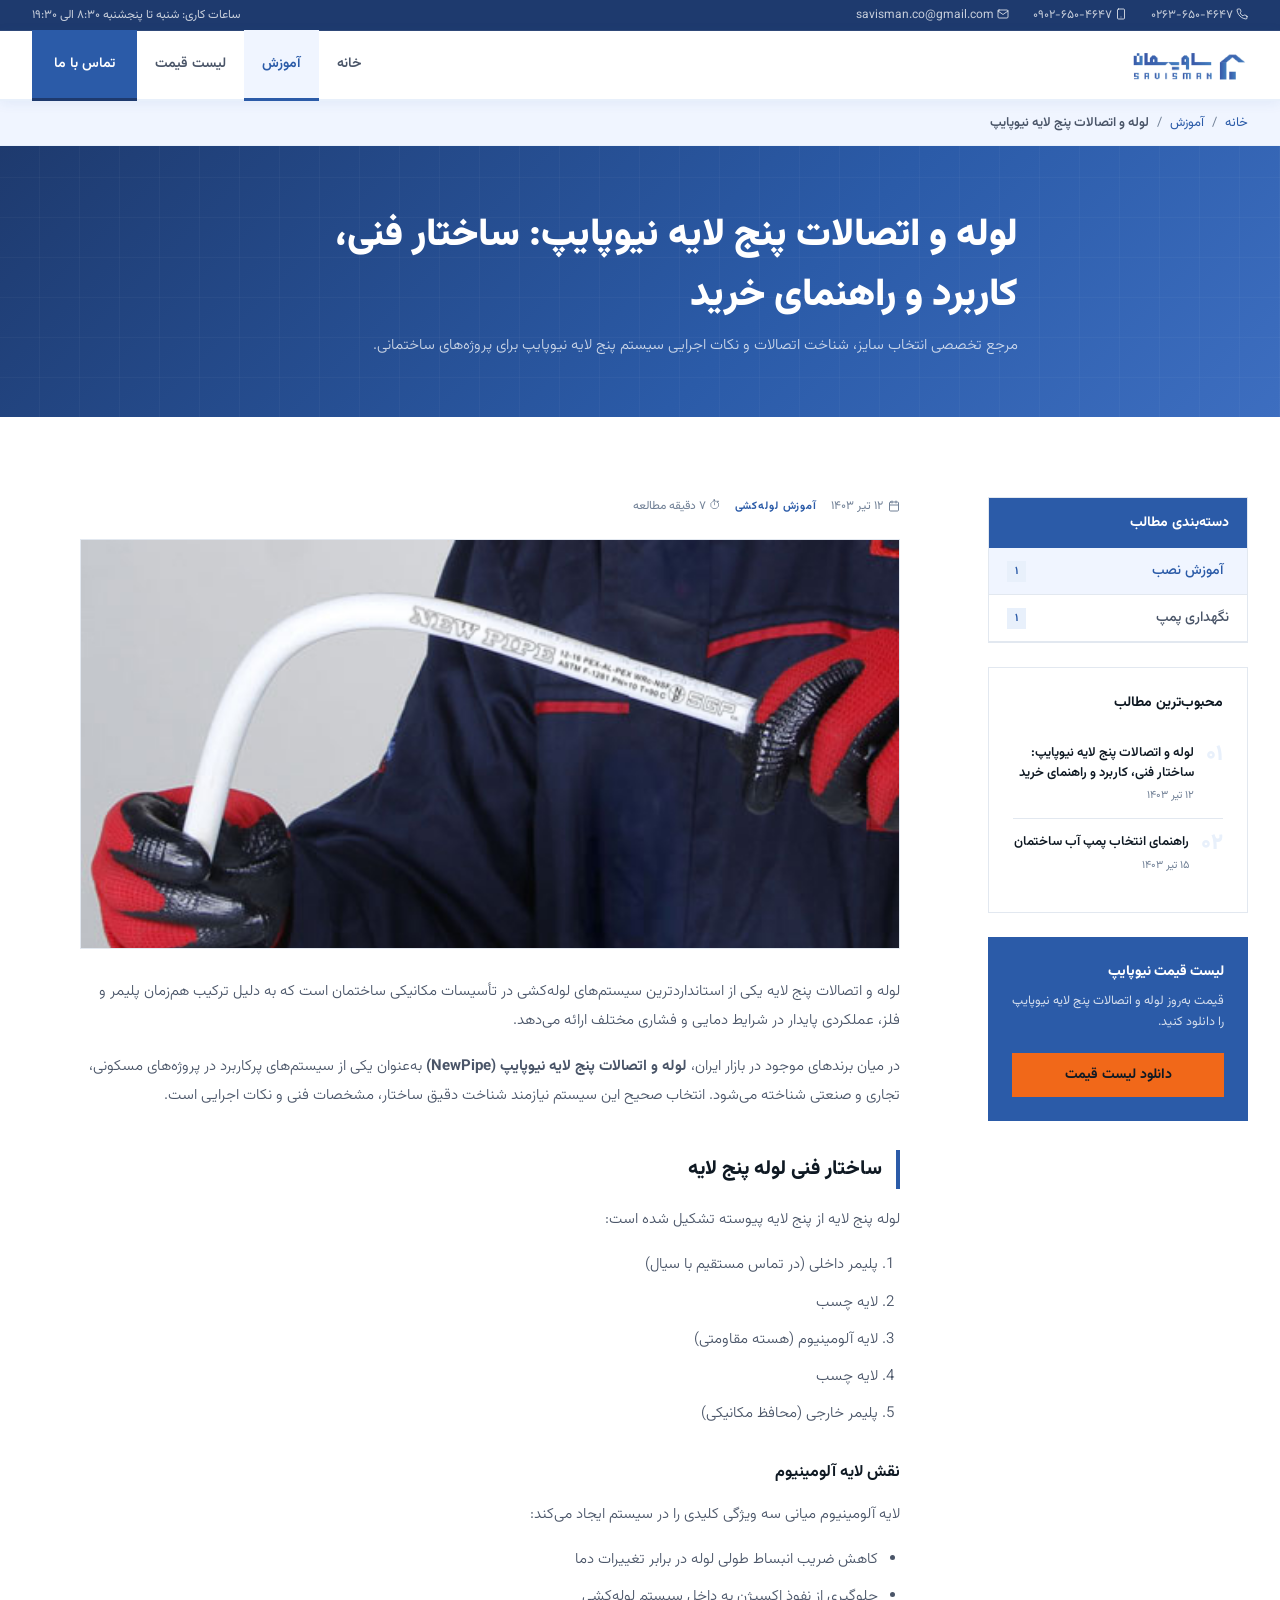
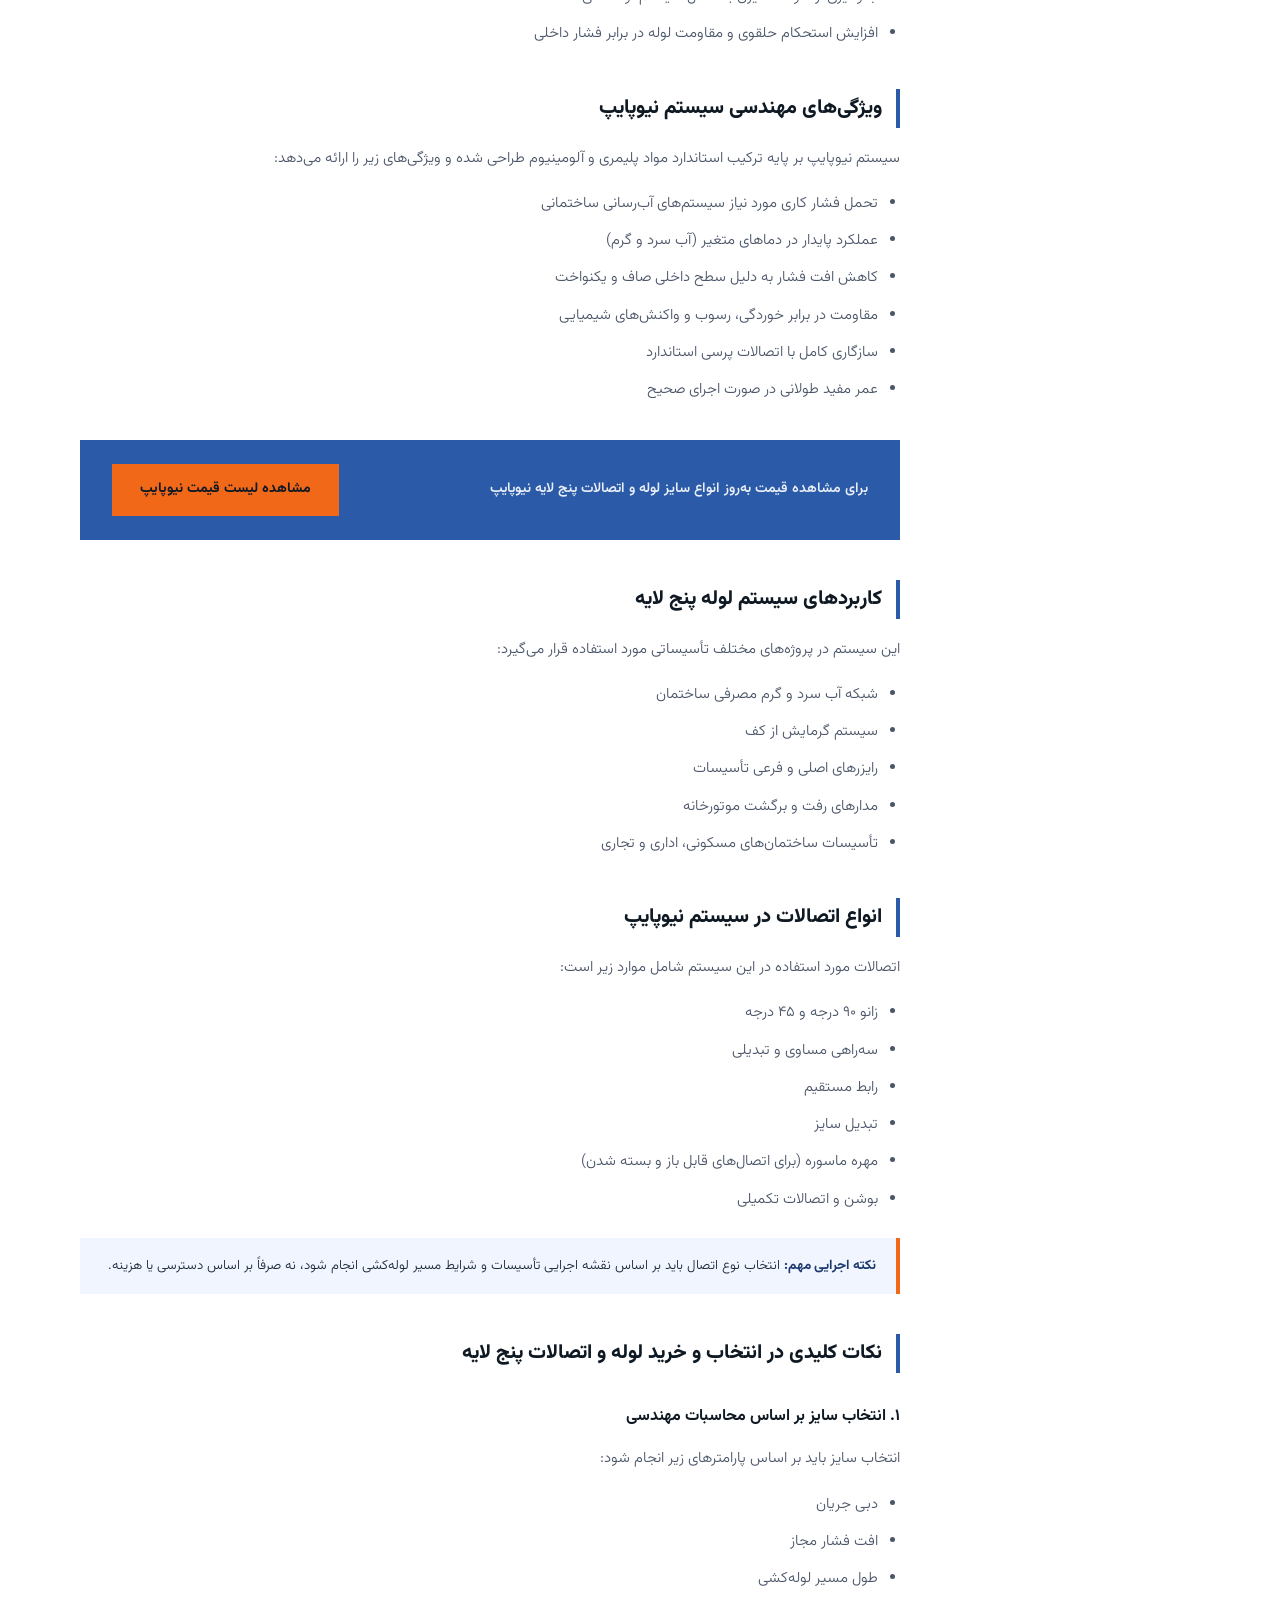
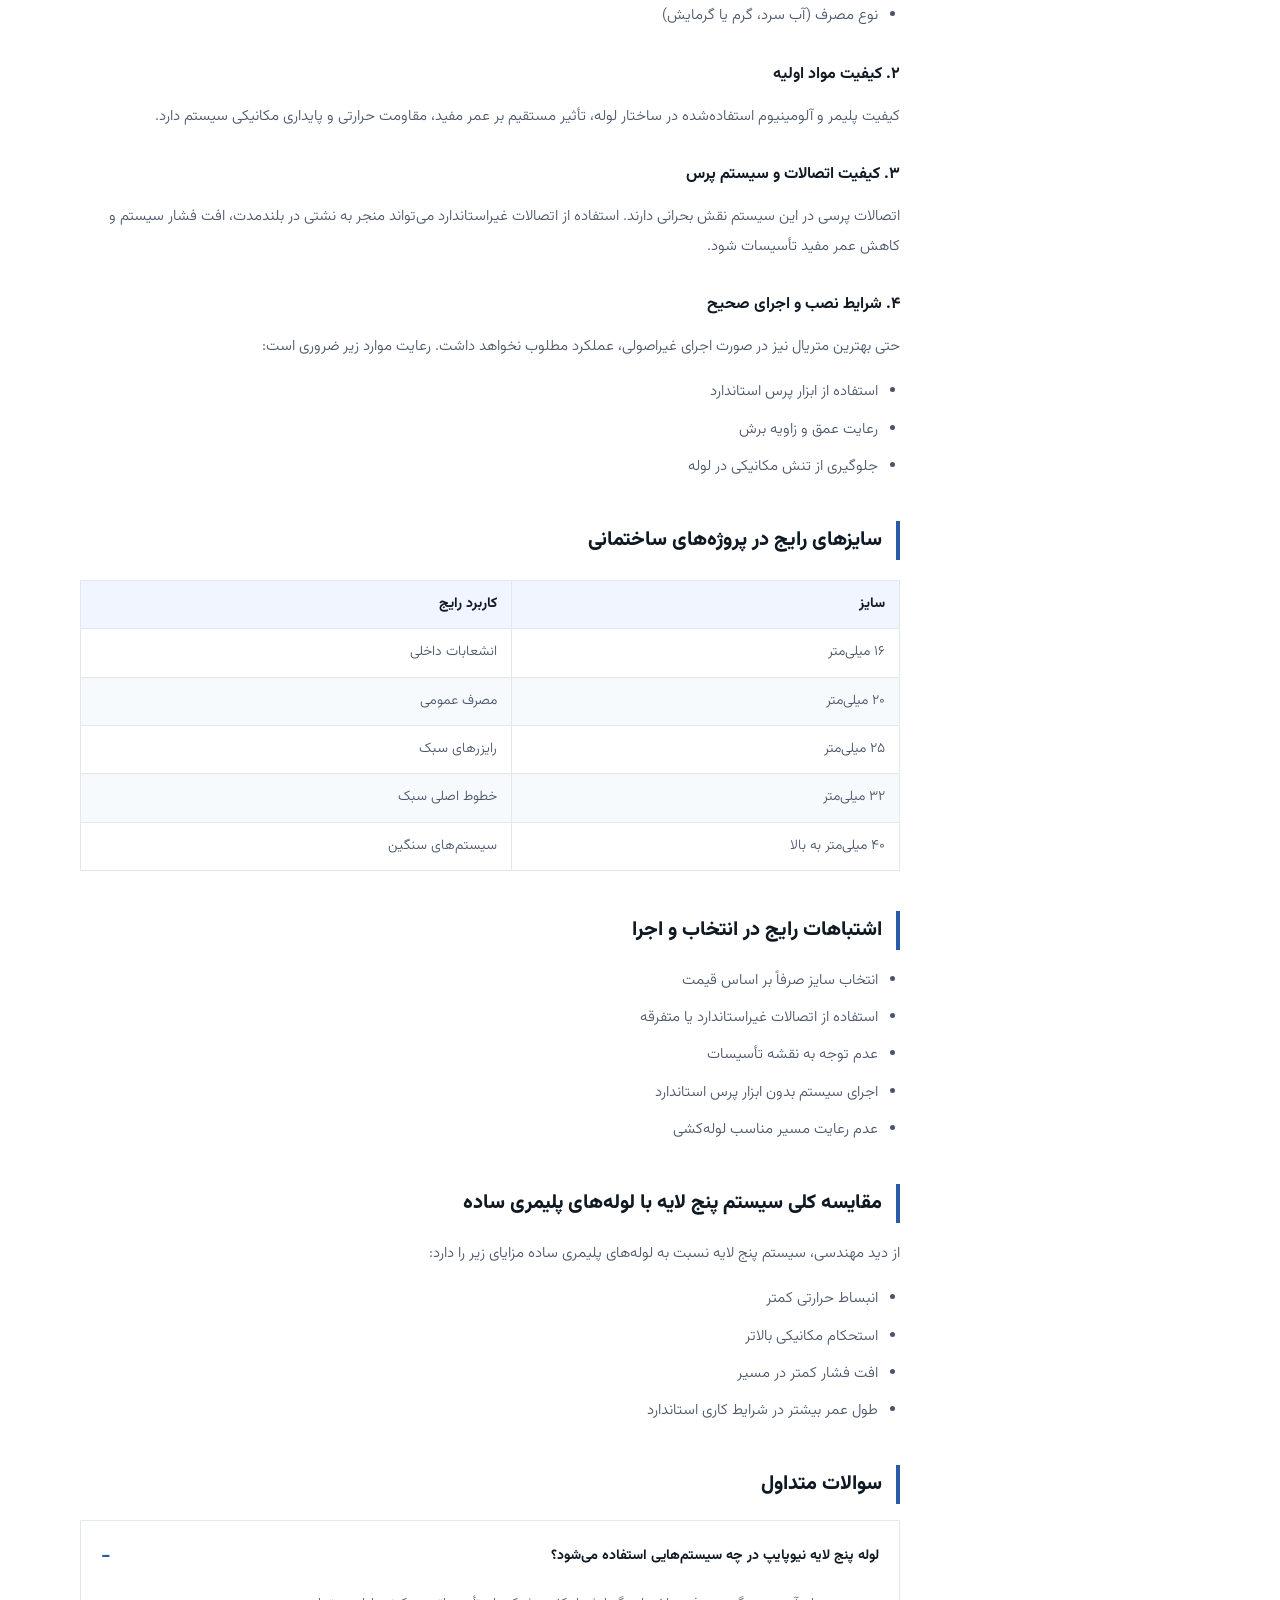
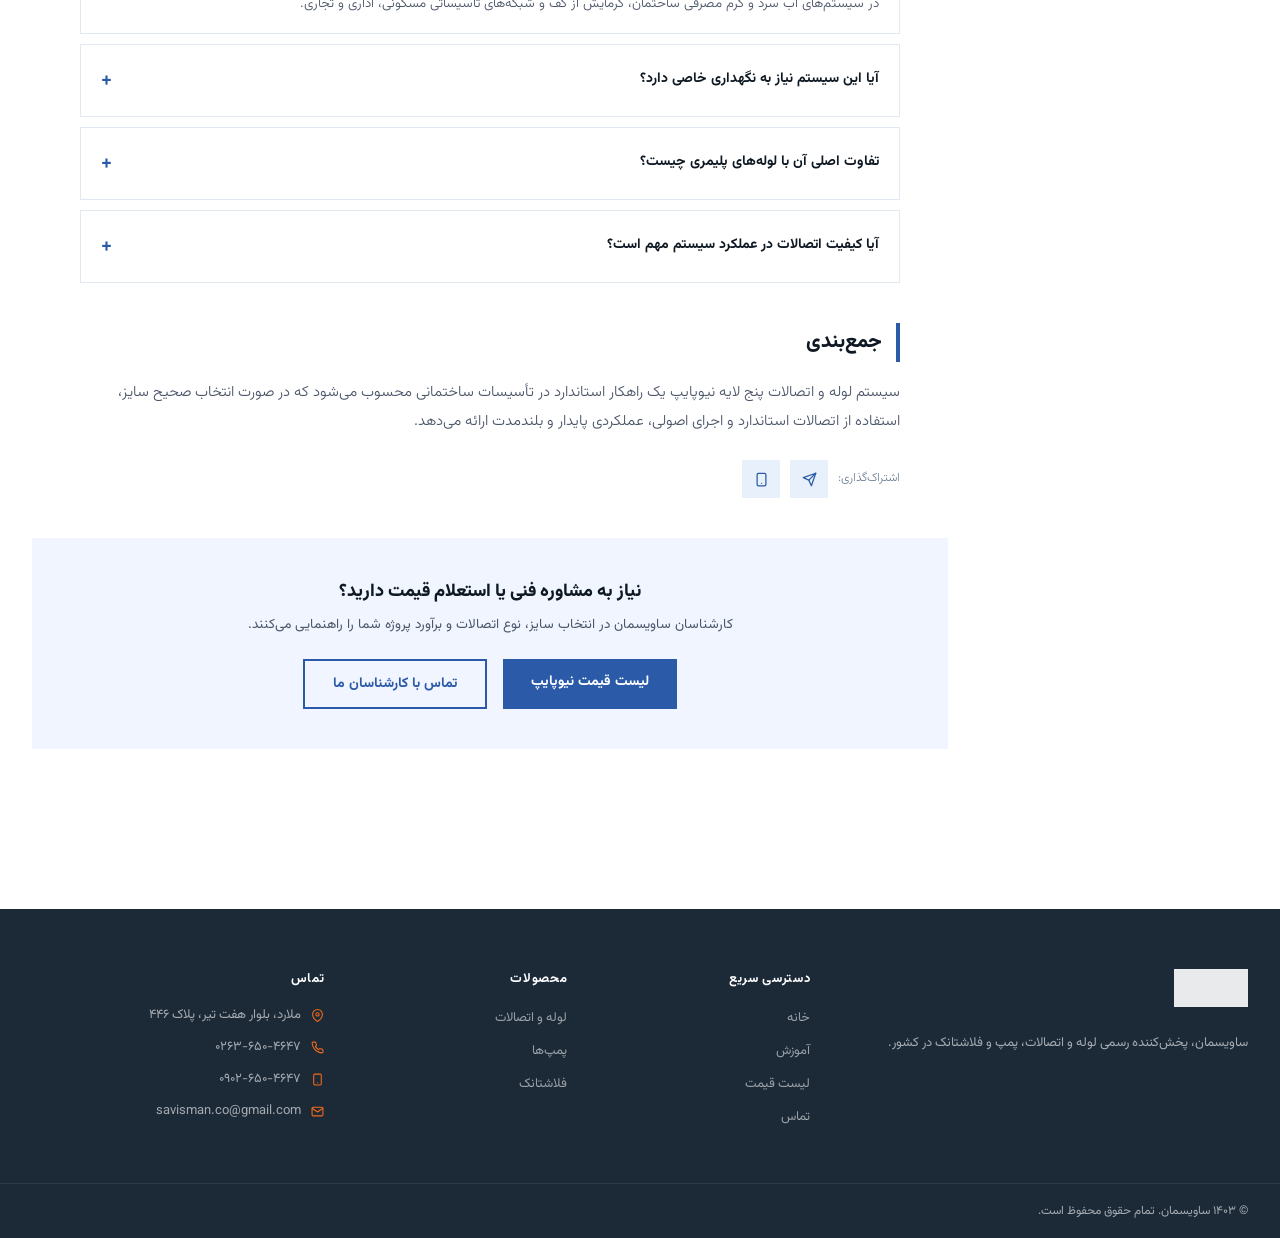
==== blog-newpipe.html @ 551e5083 "Update website" ====
<!DOCTYPE html>
<html lang="fa" dir="rtl">
<head>
<meta charset="UTF-8">
<meta name="viewport" content="width=device-width, initial-scale=1.0">
<title>لوله و اتصالات پنج لایه نیوپایپ | ساختار فنی، کاربرد و راهنمای خرید | ساویسمان</title>
<meta name="description" content="بررسی تخصصی ساختار، مشخصات فنی، سایزبندی و کاربرد لوله و اتصالات پنج لایه نیوپایپ (NewPipe) به همراه نکات کلیدی انتخاب و خرید برای پروژه‌های ساختمانی.">
<meta name="keywords" content="لوله پنج لایه نیوپایپ, اتصالات نیوپایپ, لوله و اتصالات پنج لایه, قیمت لوله نیوپایپ, گرمایش از کف">
<meta property="og:title" content="لوله و اتصالات پنج لایه نیوپایپ | راهنمای کامل فنی و خرید">
<meta property="og:description" content="ساختار، مشخصات فنی، کاربردها و نکات انتخاب لوله و اتصالات پنج لایه نیوپایپ برای تأسیسات ساختمانی.">
<meta property="og:type" content="article">
<link href="https://fonts.googleapis.com/css2?family=Vazirmatn:wght@300;400;500;600;700;800;900&display=swap" rel="stylesheet">
<link rel="stylesheet" href="style.css">
<script type="application/ld+json">
{
  "@context": "https://schema.org",
  "@type": "Article",
  "headline": "لوله و اتصالات پنج لایه نیوپایپ | ساختار فنی، کاربرد و راهنمای خرید",
  "description": "بررسی تخصصی ساختار، مشخصات فنی، سایزبندی و کاربرد لوله و اتصالات پنج لایه نیوپایپ (NewPipe) به همراه نکات کلیدی انتخاب و خرید.",
  "author": { "@type": "Organization", "name": "ساویسمان" },
  "publisher": { "@type": "Organization", "name": "ساویسمان" },
  "datePublished": "2024-07-02",
  "inLanguage": "fa"
}
</script>
<script type="application/ld+json">
{
  "@context": "https://schema.org",
  "@type": "FAQPage",
  "mainEntity": [
    {
      "@type": "Question",
      "name": "لوله پنج لایه نیوپایپ در چه سیستم‌هایی استفاده می‌شود؟",
      "acceptedAnswer": { "@type": "Answer", "text": "در سیستم‌های آب سرد و گرم مصرفی ساختمان، گرمایش از کف و شبکه‌های تأسیساتی مسکونی، اداری و تجاری." }
    },
    {
      "@type": "Question",
      "name": "آیا سیستم پنج لایه نیاز به نگهداری خاصی دارد؟",
      "acceptedAnswer": { "@type": "Answer", "text": "در صورت اجرای صحیح با اتصالات استاندارد، این سیستم نیاز به نگهداری دوره‌ای خاصی ندارد." }
    },
    {
      "@type": "Question",
      "name": "تفاوت اصلی لوله پنج لایه با لوله‌های پلیمری ساده چیست؟",
      "acceptedAnswer": { "@type": "Answer", "text": "وجود لایه میانی آلومینیوم باعث کاهش انبساط طولی و افزایش مقاومت مکانیکی نسبت به لوله‌های پلیمری ساده می‌شود." }
    },
    {
      "@type": "Question",
      "name": "آیا کیفیت اتصالات در عملکرد سیستم پنج لایه اهمیت دارد؟",
      "acceptedAnswer": { "@type": "Answer", "text": "بله، اتصالات پرسی بخش بحرانی سیستم هستند و کیفیت آن‌ها مستقیماً بر نشتی، افت فشار و طول عمر کل شبکه تأثیر می‌گذارد." }
    }
  ]
}
</script>
<style>
.article-header { max-width: 820px; margin: 0 auto; }
.article-meta-row { display:flex; align-items:center; gap:14px; flex-wrap:wrap; font-size:12px; color:var(--steel); margin-bottom:14px; }
.article-meta-row span { display:flex; align-items:center; gap:5px; }
.article-body { font-size:15px; line-height:1.95; color:var(--mid); font-weight:300; }
.article-body h2 {
  font-size:20px; font-weight:800; color:var(--dark); margin:2.5rem 0 1rem;
  padding-right:14px; border-right:4px solid var(--blue-main);
}
.article-body h3 {
  font-size:16px; font-weight:700; color:var(--dark); margin:1.75rem 0 0.75rem;
}
.article-body p { margin-bottom:1rem; }
.article-body ul, .article-body ol { margin:0 0 1.25rem; padding-right:1.4rem; }
.article-body li { margin-bottom:8px; }
.article-body table { width:100%; border-collapse:collapse; margin:1.25rem 0 1.75rem; font-size:14px; }
.article-body th, .article-body td { border:1px solid var(--border-light); padding:10px 14px; text-align:right; }
.article-body th { background:var(--blue-ultra); color:var(--dark); font-weight:700; }
.article-body tr:nth-child(even) td { background:var(--light); }
.note-box {
  background:var(--blue-ultra); border-right:4px solid var(--accent); padding:1rem 1.25rem;
  font-size:13.5px; color:var(--dark-2); margin:1.5rem 0; line-height:1.8;
}
.note-box b { color:var(--blue-dark); }
.inline-cta {
  display:flex; align-items:center; justify-content:space-between; gap:1.5rem; flex-wrap:wrap;
  background:var(--blue-main); padding:1.5rem 2rem; margin:2.25rem 0;
}
.inline-cta p { color:rgba(255,255,255,0.9); font-size:14px; font-weight:600; margin:0; }
.inline-cta a.btn { flex-shrink:0; }
.faq-item { border:1px solid var(--border-light); margin-bottom:10px; }
.faq-item summary {
  cursor:pointer; list-style:none; padding:16px 20px; font-size:14px; font-weight:700; color:var(--dark);
  display:flex; align-items:center; justify-content:space-between;
}
.faq-item summary::-webkit-details-marker { display:none; }
.faq-item summary::after { content:'+'; font-size:20px; color:var(--blue-main); }
.faq-item[open] summary::after { content:'−'; }
.faq-item p { padding:0 20px 16px; font-size:13.5px; color:var(--mid); line-height:1.8; margin:0; }
.article-footer-cta { background:var(--blue-ultra); padding:2.5rem; text-align:center; margin-top:2.5rem; }
.article-footer-cta h3 { font-size:18px; font-weight:800; color:var(--dark); margin-bottom:8px; }
.article-footer-cta p { font-size:13.5px; color:var(--mid); margin-bottom:1.5rem; }
.article-footer-actions { display:flex; gap:1rem; justify-content:center; flex-wrap:wrap; }
.share-row { display:flex; align-items:center; gap:10px; margin-top:1.5rem; }
.share-row a {
  width:38px; height:38px; display:flex; align-items:center; justify-content:center;
  background:var(--blue-pale); color:var(--blue-main); text-decoration:none; font-size:15px; transition:all 0.2s;
}
.share-row a:hover { background:var(--blue-main); color:var(--white); }

.article-hero-img { width:100%; aspect-ratio:16/8; overflow:hidden; margin-bottom:1.75rem; border:1px solid var(--border-light); }
.article-hero-img img { width:100%; height:100%; object-fit:cover; display:block; }
@media(max-width:640px){
  .inline-cta { flex-direction:column; align-items:flex-start; text-align:right; }
  .article-body table { font-size:12.5px; }
}
</style>
</head>
<body>

<!-- TOPBAR -->
<div id="topbar">
  <div class="topbar-inner">
    <div class="topbar-contacts">
      <span><svg class="icon" viewBox="0 0 24 24" fill="none" stroke="currentColor" stroke-width="2" stroke-linecap="round" stroke-linejoin="round"><path d="M22 16.92v3a2 2 0 0 1-2.18 2 19.79 19.79 0 0 1-8.63-3.07 19.5 19.5 0 0 1-6-6 19.79 19.79 0 0 1-3.07-8.67A2 2 0 0 1 4.11 2h3a2 2 0 0 1 2 1.72c.127.96.361 1.903.7 2.81a2 2 0 0 1-.45 2.11L8.09 9.91a16 16 0 0 0 6 6l1.27-1.27a2 2 0 0 1 2.11-.45c.907.339 1.85.573 2.81.7A2 2 0 0 1 22 16.92z"/></svg> <a href="tel:02636504647">۰۲۶۳-۶۵۰-۴۶۴۷</a></span>
      <span><svg class="icon" viewBox="0 0 24 24" fill="none" stroke="currentColor" stroke-width="2" stroke-linecap="round" stroke-linejoin="round"><rect x="5" y="2" width="14" height="20" rx="2" ry="2"/><line x1="12" y1="18" x2="12.01" y2="18"/></svg> <a href="tel:09026504647">۰۹۰۲-۶۵۰-۴۶۴۷</a></span>
      <span><svg class="icon" viewBox="0 0 24 24" fill="none" stroke="currentColor" stroke-width="2" stroke-linecap="round" stroke-linejoin="round"><path d="M4 4h16c1.1 0 2 .9 2 2v12c0 1.1-.9 2-2 2H4c-1.1 0-2-.9-2-2V6c0-1.1.9-2 2-2z"/><polyline points="22 6 12 13 2 6"/></svg> <a href="mailto:savisman.co@gmail.com">savisman.co@gmail.com</a></span>
    </div>
    <span>ساعات کاری: شنبه تا پنجشنبه ۸:۳۰ الی ۱۹:۳۰</span>
  </div>
</div>

<!-- NAV -->
<nav>
  <div class="nav-inner">
    <a href="index.html" class="logo"><img src="1horizontal_logo.png" alt="ساویسمان"></a>
    <ul class="nav-links">
      <li><a href="index.html">خانه</a></li>
      <li><a href="blog.html" class="active">آموزش</a></li>
      <li><a href="price.html">لیست قیمت</a></li>
      <li><a href="contact.html" class="nav-cta">تماس با ما</a></li>
    </ul>
    <button class="nav-toggle" aria-label="باز کردن منو"><svg class="icon" viewBox="0 0 24 24" fill="none" stroke="currentColor" stroke-width="2" stroke-linecap="round" stroke-linejoin="round"><line x1="3" y1="12" x2="21" y2="12"/><line x1="3" y1="6" x2="21" y2="6"/><line x1="3" y1="18" x2="21" y2="18"/></svg></button>
  </div>
</nav>

<!-- BREADCRUMB -->
<div class="breadcrumb">
  <div class="breadcrumb-inner">
    <a href="index.html">خانه</a>
    <span class="breadcrumb-sep">/</span>
    <a href="blog.html">آموزش</a>
    <span class="breadcrumb-sep">/</span>
    <span class="breadcrumb-current">لوله و اتصالات پنج لایه نیوپایپ</span>
  </div>
</div>

<!-- PAGE HERO -->
<section class="page-hero">
  <div class="page-hero-inner article-header">
    <h1>لوله و اتصالات پنج لایه نیوپایپ: ساختار فنی، کاربرد و راهنمای خرید</h1>
    <p>مرجع تخصصی انتخاب سایز، شناخت اتصالات و نکات اجرایی سیستم پنج لایه نیوپایپ برای پروژه‌های ساختمانی.</p>
  </div>
</section>

<!-- MAIN -->
<section>
  <div class="container">
    <div class="sidebar-layout">

      <!-- MAIN CONTENT -->
      <article style="order:2;">
        <div class="article-header" style="margin-bottom:1.5rem;">
          <div class="article-meta-row">
            <span><svg class="icon" viewBox="0 0 24 24" fill="none" stroke="currentColor" stroke-width="2" stroke-linecap="round" stroke-linejoin="round"><rect x="3" y="4" width="18" height="18" rx="2" ry="2"/><line x1="16" y1="2" x2="16" y2="6"/><line x1="8" y1="2" x2="8" y2="6"/><line x1="3" y1="10" x2="21" y2="10"/></svg> ۱۲ تیر ۱۴۰۳</span>
            <span class="blog-cat" style="margin:0;">آموزش لوله‌کشی</span>
            <span>⏱ ۷ دقیقه مطالعه</span>
          </div>
        </div>

        <div class="article-body article-header">

          <div class="article-hero-img"><img src="specifications_flexibility.jpg" alt="لوله پنج لایه نیوپایپ NewPipe"></div>

          <p>لوله و اتصالات پنج لایه یکی از استانداردترین سیستم‌های لوله‌کشی در تأسیسات مکانیکی ساختمان است که به دلیل ترکیب هم‌زمان پلیمر و فلز، عملکردی پایدار در شرایط دمایی و فشاری مختلف ارائه می‌دهد.</p>
          <p>در میان برندهای موجود در بازار ایران، <strong>لوله و اتصالات پنج لایه نیوپایپ (NewPipe)</strong> به‌عنوان یکی از سیستم‌های پرکاربرد در پروژه‌های مسکونی، تجاری و صنعتی شناخته می‌شود. انتخاب صحیح این سیستم نیازمند شناخت دقیق ساختار، مشخصات فنی و نکات اجرایی است.</p>

          <h2>ساختار فنی لوله پنج لایه</h2>
          <p>لوله پنج لایه از پنج لایه پیوسته تشکیل شده است:</p>
          <ol>
            <li>پلیمر داخلی (در تماس مستقیم با سیال)</li>
            <li>لایه چسب</li>
            <li>لایه آلومینیوم (هسته مقاومتی)</li>
            <li>لایه چسب</li>
            <li>پلیمر خارجی (محافظ مکانیکی)</li>
          </ol>

          <h3>نقش لایه آلومینیوم</h3>
          <p>لایه آلومینیوم میانی سه ویژگی کلیدی را در سیستم ایجاد می‌کند:</p>
          <ul>
            <li>کاهش ضریب انبساط طولی لوله در برابر تغییرات دما</li>
            <li>جلوگیری از نفوذ اکسیژن به داخل سیستم لوله‌کشی</li>
            <li>افزایش استحکام حلقوی و مقاومت لوله در برابر فشار داخلی</li>
          </ul>

          <h2>ویژگی‌های مهندسی سیستم نیوپایپ</h2>
          <p>سیستم نیوپایپ بر پایه ترکیب استاندارد مواد پلیمری و آلومینیوم طراحی شده و ویژگی‌های زیر را ارائه می‌دهد:</p>
          <ul>
            <li>تحمل فشار کاری مورد نیاز سیستم‌های آب‌رسانی ساختمانی</li>
            <li>عملکرد پایدار در دماهای متغیر (آب سرد و گرم)</li>
            <li>کاهش افت فشار به دلیل سطح داخلی صاف و یکنواخت</li>
            <li>مقاومت در برابر خوردگی، رسوب و واکنش‌های شیمیایی</li>
            <li>سازگاری کامل با اتصالات پرسی استاندارد</li>
            <li>عمر مفید طولانی در صورت اجرای صحیح</li>
          </ul>

          <div class="inline-cta">
            <p>برای مشاهده قیمت به‌روز انواع سایز لوله و اتصالات پنج لایه نیوپایپ</p>
            <a href="price.html#cat1" class="btn btn-accent">مشاهده لیست قیمت نیوپایپ</a>
          </div>

          <h2>کاربردهای سیستم لوله پنج لایه</h2>
          <p>این سیستم در پروژه‌های مختلف تأسیساتی مورد استفاده قرار می‌گیرد:</p>
          <ul>
            <li>شبکه آب سرد و گرم مصرفی ساختمان</li>
            <li>سیستم گرمایش از کف</li>
            <li>رایزرهای اصلی و فرعی تأسیسات</li>
            <li>مدارهای رفت و برگشت موتورخانه</li>
            <li>تأسیسات ساختمان‌های مسکونی، اداری و تجاری</li>
          </ul>

          <h2>انواع اتصالات در سیستم نیوپایپ</h2>
          <p>اتصالات مورد استفاده در این سیستم شامل موارد زیر است:</p>
          <ul>
            <li>زانو ۹۰ درجه و ۴۵ درجه</li>
            <li>سه‌راهی مساوی و تبدیلی</li>
            <li>رابط مستقیم</li>
            <li>تبدیل سایز</li>
            <li>مهره ماسوره (برای اتصال‌های قابل باز و بسته شدن)</li>
            <li>بوشن و اتصالات تکمیلی</li>
          </ul>
          <div class="note-box"><b>نکته اجرایی مهم:</b> انتخاب نوع اتصال باید بر اساس نقشه اجرایی تأسیسات و شرایط مسیر لوله‌کشی انجام شود، نه صرفاً بر اساس دسترسی یا هزینه.</div>

          <h2>نکات کلیدی در انتخاب و خرید لوله و اتصالات پنج لایه</h2>

          <h3>۱. انتخاب سایز بر اساس محاسبات مهندسی</h3>
          <p>انتخاب سایز باید بر اساس پارامترهای زیر انجام شود:</p>
          <ul>
            <li>دبی جریان</li>
            <li>افت فشار مجاز</li>
            <li>طول مسیر لوله‌کشی</li>
            <li>نوع مصرف (آب سرد، گرم یا گرمایش)</li>
          </ul>

          <h3>۲. کیفیت مواد اولیه</h3>
          <p>کیفیت پلیمر و آلومینیوم استفاده‌شده در ساختار لوله، تأثیر مستقیم بر عمر مفید، مقاومت حرارتی و پایداری مکانیکی سیستم دارد.</p>

          <h3>۳. کیفیت اتصالات و سیستم پرس</h3>
          <p>اتصالات پرسی در این سیستم نقش بحرانی دارند. استفاده از اتصالات غیراستاندارد می‌تواند منجر به نشتی در بلندمدت، افت فشار سیستم و کاهش عمر مفید تأسیسات شود.</p>

          <h3>۴. شرایط نصب و اجرای صحیح</h3>
          <p>حتی بهترین متریال نیز در صورت اجرای غیراصولی، عملکرد مطلوب نخواهد داشت. رعایت موارد زیر ضروری است:</p>
          <ul>
            <li>استفاده از ابزار پرس استاندارد</li>
            <li>رعایت عمق و زاویه برش</li>
            <li>جلوگیری از تنش مکانیکی در لوله</li>
          </ul>

          <h2>سایزهای رایج در پروژه‌های ساختمانی</h2>
          <table>
            <thead>
              <tr><th>سایز</th><th>کاربرد رایج</th></tr>
            </thead>
            <tbody>
              <tr><td>۱۶ میلی‌متر</td><td>انشعابات داخلی</td></tr>
              <tr><td>۲۰ میلی‌متر</td><td>مصرف عمومی</td></tr>
              <tr><td>۲۵ میلی‌متر</td><td>رایزرهای سبک</td></tr>
              <tr><td>۳۲ میلی‌متر</td><td>خطوط اصلی سبک</td></tr>
              <tr><td>۴۰ میلی‌متر به بالا</td><td>سیستم‌های سنگین</td></tr>
            </tbody>
          </table>

          <h2>اشتباهات رایج در انتخاب و اجرا</h2>
          <ul>
            <li>انتخاب سایز صرفاً بر اساس قیمت</li>
            <li>استفاده از اتصالات غیراستاندارد یا متفرقه</li>
            <li>عدم توجه به نقشه تأسیسات</li>
            <li>اجرای سیستم بدون ابزار پرس استاندارد</li>
            <li>عدم رعایت مسیر مناسب لوله‌کشی</li>
          </ul>

          <h2>مقایسه کلی سیستم پنج لایه با لوله‌های پلیمری ساده</h2>
          <p>از دید مهندسی، سیستم پنج لایه نسبت به لوله‌های پلیمری ساده مزایای زیر را دارد:</p>
          <ul>
            <li>انبساط حرارتی کمتر</li>
            <li>استحکام مکانیکی بالاتر</li>
            <li>افت فشار کمتر در مسیر</li>
            <li>طول عمر بیشتر در شرایط کاری استاندارد</li>
          </ul>

          <h2>سوالات متداول</h2>
          <details class="faq-item" open>
            <summary>لوله پنج لایه نیوپایپ در چه سیستم‌هایی استفاده می‌شود؟</summary>
            <p>در سیستم‌های آب سرد و گرم مصرفی ساختمان، گرمایش از کف و شبکه‌های تأسیساتی مسکونی، اداری و تجاری.</p>
          </details>
          <details class="faq-item">
            <summary>آیا این سیستم نیاز به نگهداری خاصی دارد؟</summary>
            <p>در صورت اجرای صحیح با اتصالات استاندارد، این سیستم نیاز به نگهداری دوره‌ای خاصی ندارد.</p>
          </details>
          <details class="faq-item">
            <summary>تفاوت اصلی آن با لوله‌های پلیمری چیست؟</summary>
            <p>وجود لایه آلومینیوم میانی باعث کاهش انبساط طولی و افزایش مقاومت مکانیکی نسبت به لوله‌های پلیمری ساده می‌شود.</p>
          </details>
          <details class="faq-item">
            <summary>آیا کیفیت اتصالات در عملکرد سیستم مهم است؟</summary>
            <p>بله، اتصالات بخش بحرانی سیستم هستند و کیفیت آن‌ها مستقیماً بر نشتی، افت فشار و عملکرد کل شبکه تأثیر دارد. برای انتخاب اتصالات اصل نیوپایپ می‌توانید با کارشناسان ساویسمان مشورت کنید.</p>
          </details>

          <h2>جمع‌بندی</h2>
          <p>سیستم لوله و اتصالات پنج لایه نیوپایپ یک راهکار استاندارد در تأسیسات ساختمانی محسوب می‌شود که در صورت انتخاب صحیح سایز، استفاده از اتصالات استاندارد و اجرای اصولی، عملکردی پایدار و بلندمدت ارائه می‌دهد.</p>

          <div class="share-row">
            <span style="font-size:12px;color:var(--steel);">اشتراک‌گذاری:</span>
            <a href="https://t.me/savisman_co" target="_blank" title="تلگرام"><svg class="icon" viewBox="0 0 24 24" fill="none" stroke="currentColor" stroke-width="2" stroke-linecap="round" stroke-linejoin="round"><line x1="22" y1="2" x2="11" y2="13"/><polygon points="22 2 15 22 11 13 2 9"/></svg></a>
            <a href="https://wa.me/989026504647" target="_blank" title="واتساپ"><svg class="icon" viewBox="0 0 24 24" fill="none" stroke="currentColor" stroke-width="2" stroke-linecap="round" stroke-linejoin="round"><rect x="5" y="2" width="14" height="20" rx="2" ry="2"/><line x1="12" y1="18" x2="12.01" y2="18"/></svg></a>
          </div>
        </div>

        <!-- FOOTER CTA -->
        <div class="article-footer-cta fade-up">
          <h3>نیاز به مشاوره فنی یا استعلام قیمت دارید؟</h3>
          <p>کارشناسان ساویسمان در انتخاب سایز، نوع اتصالات و برآورد پروژه شما را راهنمایی می‌کنند.</p>
          <div class="article-footer-actions">
            <a href="price.html#cat1" class="btn btn-primary">لیست قیمت نیوپایپ</a>
            <a href="contact.html" class="btn btn-outline">تماس با کارشناسان ما</a>
          </div>
        </div>
      </article>

      <!-- SIDEBAR -->
      <aside style="order:1;display:flex;flex-direction:column;gap:1.5rem;">
        <div class="sidebar-box">
          <div class="sidebar-title">دسته‌بندی مطالب</div>
          <ul class="sidebar-nav">
            <li><a href="blog.html" class="active">آموزش نصب <span class="count">۱</span></a></li>
            <li><a href="blog.html">نگهداری پمپ <span class="count">۱</span></a></li>
          </ul>
        </div>

        <div class="sidebar-box" style="position:static;padding:1.5rem;">
          <div style="font-size:14px;font-weight:700;color:var(--dark);margin-bottom:1rem;">محبوب‌ترین مطالب</div>
          <div class="popular-post-item" style="display:flex;gap:12px;align-items:flex-start;padding:14px 0;border-bottom:1px solid var(--border-light);">
            <div class="popular-post-num" style="font-size:22px;font-weight:900;color:var(--blue-pale);flex-shrink:0;line-height:1;">۰۱</div>
            <div>
              <div class="popular-post-title" style="font-size:13px;font-weight:600;color:var(--dark);line-height:1.5;">لوله و اتصالات پنج لایه نیوپایپ: ساختار فنی، کاربرد و راهنمای خرید</div>
              <div class="popular-post-date" style="font-size:11px;color:var(--steel);margin-top:4px;">۱۲ تیر ۱۴۰۳</div>
            </div>
          </div>
          <div class="popular-post-item" style="display:flex;gap:12px;align-items:flex-start;padding:14px 0;">
            <div class="popular-post-num" style="font-size:22px;font-weight:900;color:var(--blue-pale);flex-shrink:0;line-height:1;">۰۲</div>
            <div>
              <div class="popular-post-title" style="font-size:13px;font-weight:600;color:var(--dark);line-height:1.5;"><a href="blog-pump-selection.html" style="color:inherit;text-decoration:none;">راهنمای انتخاب پمپ آب ساختمان</a></div>
              <div class="popular-post-date" style="font-size:11px;color:var(--steel);margin-top:4px;">۱۵ تیر ۱۴۰۳</div>
            </div>
          </div>
        </div>

        <div class="sidebar-box" style="position:static;padding:1.5rem;background:var(--blue-main);border:none;">
          <div style="font-size:14px;font-weight:800;color:var(--white);margin-bottom:8px;">لیست قیمت نیوپایپ</div>
          <p style="font-size:12.5px;color:rgba(255,255,255,0.8);line-height:1.7;margin-bottom:1.25rem;">قیمت به‌روز لوله و اتصالات پنج لایه نیوپایپ را دانلود کنید.</p>
          <a href="price.html#cat1" class="btn btn-accent" style="width:100%;text-align:center;padding:11px;">دانلود لیست قیمت</a>
        </div>
      </aside>

    </div>
  </div>
</section>

<!-- FOOTER -->
<footer>
  <div class="footer-grid">
    <div>
      <div class="footer-logo"><img src="1horizontal_logo.png" alt="ساویسمان"></div>
      <p class="footer-about">ساویسمان، پخش‌کننده رسمی لوله و اتصالات، پمپ و فلاشتانک در کشور.</p>
    </div>
    <div>
      <div class="footer-title">دسترسی سریع</div>
      <ul class="footer-links">
        <li><a href="index.html">خانه</a></li>
        <li><a href="blog.html">آموزش</a></li>
        <li><a href="price.html">لیست قیمت</a></li>
        <li><a href="contact.html">تماس</a></li>
      </ul>
    </div>
    <div>
      <div class="footer-title">محصولات</div>
      <ul class="footer-links">
        <li><a href="price.html">لوله و اتصالات</a></li>
        <li><a href="price.html">پمپ‌ها</a></li>
        <li><a href="price.html">فلاشتانک</a></li>
      </ul>
    </div>
    <div>
      <div class="footer-title">تماس</div>
      <div class="footer-contact-item"><span class="ic"><svg class="icon" viewBox="0 0 24 24" fill="none" stroke="currentColor" stroke-width="2" stroke-linecap="round" stroke-linejoin="round"><path d="M21 10c0 7-9 13-9 13s-9-6-9-13a9 9 0 0 1 18 0z"/><circle cx="12" cy="10" r="3"/></svg></span><span>ملارد، بلوار هفت تیر، پلاک ۴۴۶</span></div>
      <div class="footer-contact-item"><span class="ic"><svg class="icon" viewBox="0 0 24 24" fill="none" stroke="currentColor" stroke-width="2" stroke-linecap="round" stroke-linejoin="round"><path d="M22 16.92v3a2 2 0 0 1-2.18 2 19.79 19.79 0 0 1-8.63-3.07 19.5 19.5 0 0 1-6-6 19.79 19.79 0 0 1-3.07-8.67A2 2 0 0 1 4.11 2h3a2 2 0 0 1 2 1.72c.127.96.361 1.903.7 2.81a2 2 0 0 1-.45 2.11L8.09 9.91a16 16 0 0 0 6 6l1.27-1.27a2 2 0 0 1 2.11-.45c.907.339 1.85.573 2.81.7A2 2 0 0 1 22 16.92z"/></svg></span><span>۰۲۶۳-۶۵۰-۴۶۴۷</span></div>
      <div class="footer-contact-item"><span class="ic"><svg class="icon" viewBox="0 0 24 24" fill="none" stroke="currentColor" stroke-width="2" stroke-linecap="round" stroke-linejoin="round"><rect x="5" y="2" width="14" height="20" rx="2" ry="2"/><line x1="12" y1="18" x2="12.01" y2="18"/></svg></span><span>۰۹۰۲-۶۵۰-۴۶۴۷</span></div>
      <div class="footer-contact-item"><span class="ic"><svg class="icon" viewBox="0 0 24 24" fill="none" stroke="currentColor" stroke-width="2" stroke-linecap="round" stroke-linejoin="round"><path d="M4 4h16c1.1 0 2 .9 2 2v12c0 1.1-.9 2-2 2H4c-1.1 0-2-.9-2-2V6c0-1.1.9-2 2-2z"/><polyline points="22 6 12 13 2 6"/></svg></span><span>savisman.co@gmail.com</span></div>
    </div>
  </div>
  <div class="footer-bottom"><span>© ۱۴۰۳ ساویسمان. تمام حقوق محفوظ است.</span></div>
</footer>

<script>
const observer=new IntersectionObserver((e)=>{e.forEach(x=>{if(x.isIntersecting)x.target.classList.add('visible');});},{threshold:0.12});
document.querySelectorAll('.fade-up').forEach(el=>observer.observe(el));
window.addEventListener('scroll',()=>{document.querySelector('nav').style.boxShadow=window.scrollY>30?'0 4px 20px rgba(43,91,168,0.15)':'';});
const navToggle=document.querySelector('.nav-toggle');
const navLinksEl=document.querySelector('.nav-links');
if(navToggle&&navLinksEl){
  navToggle.addEventListener('click',()=>navLinksEl.classList.toggle('open'));
  navLinksEl.querySelectorAll('a').forEach(a=>a.addEventListener('click',()=>navLinksEl.classList.remove('open')));
}
</script>
</body>
</html>
---- style.css ----
@import url('https://fonts.googleapis.com/css2?family=Vazirmatn:wght@300;400;500;600;700;800;900&display=swap');

*, *::before, *::after { margin: 0; padding: 0; box-sizing: border-box; }

:root {
  --blue-dark:   #1E3A6E;
  --blue-main:   #2B5BA8;
  --blue-mid:    #3D6EC0;
  --blue-light:  #5B8DD4;
  --blue-pale:   #E8F0FB;
  --blue-ultra:  #F0F5FF;
  --accent:      #f16819;
  --accent-dark: #f06204;
  --dark:        #0F1923;
  --dark-2:      #1C2A38;
  --mid:         #4A5568;
  --steel:       #718096;
  --border:      #CBD5E0;
  --border-light:#E2E8F0;
  --light:       #F7FAFC;
  --white:       #FFFFFF;
  --font: 'Vazirmatn', sans-serif;
  --shadow-sm: 0 1px 3px rgba(0,0,0,0.08), 0 1px 2px rgba(0,0,0,0.05);
  --shadow:    0 4px 16px rgba(43,91,168,0.12), 0 2px 6px rgba(0,0,0,0.06);
  --shadow-lg: 0 12px 40px rgba(43,91,168,0.18), 0 4px 12px rgba(0,0,0,0.08);
}

html { scroll-behavior: smooth; }
body { font-family: var(--font); background: var(--white); color: var(--dark); direction: rtl; overflow-x: hidden; }

/* ========== NAV ========== */
#topbar {
  background: var(--blue-dark);
  color: rgba(255,255,255,0.75);
  font-size: 12px;
  padding: 6px 0;
  border-bottom: 1px solid rgba(255,255,255,0.08);
}
.topbar-inner {
  max-width: 1280px; margin: 0 auto; padding: 0 2rem;
  display: flex; align-items: center; justify-content: space-between;
}
.topbar-inner a { color: rgba(255,255,255,0.75); text-decoration: none; }
.topbar-inner a:hover { color: var(--accent); }
.topbar-contacts { display: flex; gap: 1.5rem; }

nav {
  position: sticky; top: 0; z-index: 999;
  background: var(--white);
  border-bottom: 2px solid var(--blue-pale);
  box-shadow: 0 2px 12px rgba(43,91,168,0.08);
}
.nav-inner {
  max-width: 1280px; margin: 0 auto; padding: 0 2rem;
  height: 68px; display: flex; align-items: center; justify-content: space-between;
}
.logo img { height: 60px; display: block; }
.nav-links { display: flex; list-style: none; gap: 0; }
.nav-links li a {
  display: block; padding: 0 18px; line-height: 68px;
  text-decoration: none; color: var(--mid); font-size: 14px; font-weight: 600;
  border-bottom: 3px solid transparent; transition: all 0.2s; white-space: nowrap;
}
.nav-links li a:hover, .nav-links li a.active {
  color: var(--blue-main); border-bottom-color: var(--blue-main);
  background: var(--blue-ultra);
}
.nav-cta {
  background: var(--blue-main); color: var(--white) !important;
  padding: 0 22px !important; border-radius: 0 !important;
  border-bottom: 3px solid var(--blue-dark) !important;
}
.nav-cta:hover { background: var(--blue-dark) !important; }

/* ========== ICONS (inline SVG line-icon system, replaces emoji) ========== */
.icon {
  width: 1em; height: 1em;
  display: inline-block;
  vertical-align: -0.125em;
  flex-shrink: 0;
}
.nav-toggle {
  display: none;
  background: none; border: none; cursor: pointer;
  font-size: 26px; color: var(--blue-main); padding: 8px; line-height: 1;
}

/* ========== FOOTER ========== */
footer {
  background: var(--dark-2);
  color: rgba(255,255,255,0.6);
  padding: 60px 0 0;
  margin-top: 80px;
}
.footer-grid {
  max-width: 1280px; margin: 0 auto; padding: 0 2rem;
  display: grid; grid-template-columns: 2fr 1fr 1fr 1.5fr; gap: 3rem;
  padding-bottom: 50px;
  border-bottom: 1px solid rgba(255,255,255,0.08);
}
.footer-logo img { height: 38px; filter: brightness(0) invert(1) opacity(0.9); margin-bottom: 1rem; }
.footer-about { font-size: 13px; line-height: 1.8; margin-bottom: 1.5rem; }
.footer-title { font-size: 13px; font-weight: 700; color: var(--white); margin-bottom: 1rem; letter-spacing: 0.05em; }
.footer-links { list-style: none; display: flex; flex-direction: column; gap: 8px; }
.footer-links a { color: rgba(255,255,255,0.55); text-decoration: none; font-size: 13px; transition: color 0.2s; }
.footer-links a:hover { color: var(--accent); }
.footer-contact-item { display: flex; gap: 10px; align-items: flex-start; margin-bottom: 10px; font-size: 13px; }
.footer-contact-item .ic { color: var(--accent); margin-top: 2px; flex-shrink: 0; }
.footer-bottom {
  max-width: 1280px; margin: 0 auto; padding: 18px 2rem;
  display: flex; align-items: center; justify-content: space-between; font-size: 12px;
}

/* ========== BUTTONS ========== */
.btn { display: inline-block; padding: 12px 28px; font-size: 14px; font-weight: 700; text-decoration: none; font-family: var(--font); cursor: pointer; border: none; transition: all 0.2s; }
.btn-primary { background: var(--blue-main); color: var(--white); }
.btn-primary:hover { background: var(--blue-dark); transform: translateY(-1px); box-shadow: var(--shadow); }
.btn-accent { background: var(--accent); color: var(--dark); }
.btn-accent:hover { background: var(--accent-dark); transform: translateY(-1px); }
.btn-outline { background: transparent; color: var(--blue-main); border: 2px solid var(--blue-main); }
.btn-outline:hover { background: var(--blue-main); color: var(--white); }
.btn-white { background: var(--white); color: var(--blue-main); }
.btn-white:hover { background: var(--blue-pale); }

/* ========== SECTION HEADERS ========== */
.section-header { margin-bottom: 3rem; }
.section-header.center { text-align: center; }
.eyebrow { font-size: 11px; font-weight: 800; letter-spacing: 0.18em; color: var(--blue-main); text-transform: uppercase; margin-bottom: 10px; }
.section-title { font-size: clamp(1.7rem, 3vw, 2.4rem); font-weight: 900; color: var(--dark); line-height: 1.2; }
.section-title span { color: var(--blue-main); }
.section-desc { font-size: 15px; color: var(--mid); line-height: 1.8; margin-top: 10px; font-weight: 300; max-width: 600px; }
.section-header.center .section-desc { margin: 10px auto 0; }

/* ========== CONTAINER ========== */
.container { max-width: 1280px; margin: 0 auto; padding: 0 2rem; }
section { padding: 80px 0; }

/* ========== BADGES ========== */
.badge { display: inline-block; padding: 5px 14px; font-size: 11px; font-weight: 700; letter-spacing: 0.08em; }
.badge-blue { background: var(--blue-pale); color: var(--blue-main); }
.badge-accent { background: #FEF3DC; color: var(--accent-dark); }
.badge-green { background: #E6F9F0; color: #1A7A4A; }

/* ========== PRODUCT CARD ========== */
.product-card {
  background: var(--white);
  border: 1px solid var(--border-light);
  transition: all 0.25s;
  position: relative;
  overflow: hidden;
}
.product-card:hover { box-shadow: var(--shadow-lg); transform: translateY(-3px); border-color: var(--blue-light); }
.product-card-img {
  width: 100%; aspect-ratio: 4/3;
  background: var(--blue-ultra);
  display: flex; align-items: center; justify-content: center;
  overflow: hidden; position: relative;
}
.product-card-img img { width: 100%; height: 100%; object-fit: cover; }
.product-card-img .placeholder-icon { font-size: 3rem; opacity: 0.3; }
.product-card-badge { position: absolute; top: 12px; right: 12px; }
.product-card-body { padding: 1.25rem; }
.product-card-cat { font-size: 11px; font-weight: 700; color: var(--blue-mid); letter-spacing: 0.08em; margin-bottom: 6px; }
.product-card-name { font-size: 15px; font-weight: 700; color: var(--dark); margin-bottom: 6px; line-height: 1.3; }
.product-card-desc { font-size: 12px; color: var(--steel); line-height: 1.6; margin-bottom: 1rem; }
.product-card-footer { display: flex; align-items: center; justify-content: space-between; padding-top: 1rem; border-top: 1px solid var(--border-light); }
.product-price { font-size: 13px; font-weight: 700; color: var(--blue-dark); }
.btn-sm { padding: 7px 16px; font-size: 12px; font-weight: 700; text-decoration: none; font-family: var(--font); background: var(--blue-main); color: var(--white); border: none; cursor: pointer; transition: background 0.2s; }
.btn-sm:hover { background: var(--blue-dark); }

/* ========== BLOG CARD ========== */
.blog-card { background: var(--white); border: 1px solid var(--border-light); transition: all 0.25s; overflow: hidden; }
.blog-card:hover { box-shadow: var(--shadow); transform: translateY(-2px); }
.blog-card-img { width: 100%; aspect-ratio: 16/9; background: var(--blue-ultra); display: flex; align-items: center; justify-content: center; overflow: hidden; }
.blog-card-img img { width: 100%; height: 100%; object-fit: cover; }
.blog-card-body { padding: 1.5rem; }
.blog-cat { font-size: 11px; font-weight: 700; color: var(--blue-main); letter-spacing: 0.08em; margin-bottom: 8px; }
.blog-card-title { font-size: 16px; font-weight: 700; color: var(--dark); margin-bottom: 8px; line-height: 1.4; }
.blog-card-excerpt { font-size: 13px; color: var(--steel); line-height: 1.7; margin-bottom: 1.25rem; font-weight: 300; }
.blog-meta { display: flex; align-items: center; justify-content: space-between; font-size: 12px; color: var(--steel); }
.read-more { color: var(--blue-main); text-decoration: none; font-weight: 700; font-size: 13px; }
.read-more:hover { color: var(--blue-dark); }

/* ========== PRICE CARD ========== */
.price-download-card {
  background: var(--white); border: 1px solid var(--border-light);
  padding: 2rem; text-align: center;
  transition: all 0.25s; position: relative; overflow: hidden;
}
.price-download-card::before { content:''; position:absolute; top:0; right:0; left:0; height:4px; background: var(--blue-main); }
.price-download-card:hover { box-shadow: var(--shadow-lg); transform: translateY(-3px); }
.price-card-icon { font-size: 2.5rem; margin-bottom: 1rem; }
.price-card-title { font-size: 17px; font-weight: 800; color: var(--dark); margin-bottom: 6px; }
.price-card-desc { font-size: 13px; color: var(--steel); margin-bottom: 1.5rem; line-height: 1.6; }
.price-card-date { font-size: 11px; color: var(--steel); margin-top: 1rem; }

/* ========== CONTACT FORM ========== */
.form-group { display: flex; flex-direction: column; gap: 6px; }
.form-label { font-size: 13px; font-weight: 700; color: var(--dark); }
.form-input, .form-textarea, .form-select {
  background: var(--white); border: 1.5px solid var(--border);
  padding: 11px 16px; font-size: 14px; font-family: var(--font); color: var(--dark);
  outline: none; transition: border-color 0.2s, box-shadow 0.2s; direction: rtl; width: 100%;
}
.form-input:focus, .form-textarea:focus, .form-select:focus {
  border-color: var(--blue-main); box-shadow: 0 0 0 3px rgba(43,91,168,0.1);
}
.form-textarea { resize: vertical; min-height: 120px; }

/* ========== FADE ANIMATIONS ========== */
.fade-up { opacity: 0; transform: translateY(28px); transition: opacity 0.6s ease, transform 0.6s ease; }
.fade-up.visible { opacity: 1; transform: translateY(0); }
.fade-up:nth-child(2) { transition-delay: 0.1s; }
.fade-up:nth-child(3) { transition-delay: 0.2s; }
.fade-up:nth-child(4) { transition-delay: 0.3s; }
.fade-up:nth-child(5) { transition-delay: 0.4s; }
.fade-up:nth-child(6) { transition-delay: 0.5s; }

/* ========== BREADCRUMB ========== */
.breadcrumb { background: var(--blue-ultra); border-bottom: 1px solid var(--blue-pale); padding: 12px 0; }
.breadcrumb-inner { max-width: 1280px; margin: 0 auto; padding: 0 2rem; display: flex; align-items: center; gap: 8px; font-size: 13px; }
.breadcrumb a { color: var(--blue-main); text-decoration: none; }
.breadcrumb a:hover { color: var(--blue-dark); }
.breadcrumb-sep { color: var(--steel); }
.breadcrumb-current { color: var(--mid); font-weight: 600; }

/* ========== PAGE HERO (inner pages) ========== */
.page-hero {
  background: linear-gradient(135deg, var(--blue-dark) 0%, var(--blue-main) 60%, var(--blue-mid) 100%);
  padding: 60px 0;
  position: relative; overflow: hidden;
}
.page-hero::before {
  content: '';
  position: absolute; inset: 0;
  background-image: repeating-linear-gradient(0deg,transparent,transparent 39px,rgba(255,255,255,0.03) 39px,rgba(255,255,255,0.03) 40px),
                    repeating-linear-gradient(90deg,transparent,transparent 39px,rgba(255,255,255,0.03) 39px,rgba(255,255,255,0.03) 40px);
}
.page-hero-inner { max-width: 1280px; margin: 0 auto; padding: 0 2rem; position: relative; z-index: 1; }
.page-hero h1 { font-size: clamp(1.8rem,3vw,2.8rem); font-weight: 900; color: var(--white); margin-bottom: 8px; }
.page-hero p { font-size: 15px; color: rgba(255,255,255,0.75); font-weight: 300; }

/* ========== SIDEBAR ========== */
.sidebar-layout { display: grid; grid-template-columns: 260px 1fr; gap: 2.5rem; align-items: start; }
.sidebar-box { background: var(--white); border: 1px solid var(--border-light); position: sticky; top: 88px; }
.sidebar-title { background: var(--blue-main); color: var(--white); padding: 14px 18px; font-size: 14px; font-weight: 700; }
.sidebar-nav { list-style: none; }
.sidebar-nav li a {
  display: flex; align-items: center; gap: 10px;
  padding: 12px 18px; text-decoration: none; color: var(--mid); font-size: 14px; font-weight: 500;
  border-bottom: 1px solid var(--border-light); transition: all 0.2s;
}
.sidebar-nav li a:hover, .sidebar-nav li a.active {
  background: var(--blue-ultra); color: var(--blue-main); padding-right: 24px;
}
.sidebar-nav li a .count { margin-right: auto; background: var(--blue-pale); color: var(--blue-main); font-size: 11px; padding: 2px 8px; font-weight: 700; }

/* ========== STATS STRIP ========== */
.stats-strip { background: var(--blue-main); padding: 40px 0; }
.stats-grid { display: grid; grid-template-columns: repeat(2,1fr); }
.stat-item { text-align: center; padding: 1rem; border-left: 1px solid rgba(255,255,255,0.15); }
.stat-item:last-child { border-left: none; }
.stat-num { font-size: 2.5rem; font-weight: 900; color: var(--white); line-height: 1; }
.stat-num sup { font-size: 1.2rem; }
.stat-label { font-size: 13px; color: rgba(255,255,255,0.75); margin-top: 4px; }

/* ========== GRIDS ========== */
.grid-3 { display: grid; grid-template-columns: repeat(3,1fr); gap: 1.5rem; }
.grid-4 { display: grid; grid-template-columns: repeat(4,1fr); gap: 1.5rem; }
.grid-2 { display: grid; grid-template-columns: repeat(2,1fr); gap: 1.5rem; }

/* ========== RESPONSIVE ========== */
@media (max-width: 1024px) {
  .grid-4 { grid-template-columns: repeat(2,1fr); }
  .sidebar-layout { grid-template-columns: 1fr; }
  .sidebar-box { position: static; }
  .footer-grid { grid-template-columns: 1fr 1fr; }
}
/* ========== CATEGORY GRID (homepage) ========== */
.cat-grid {
  max-width: 1280px;
  margin: 0 auto;
  padding: 0 2rem 60px;
  display: grid;
  grid-template-columns: repeat(4, 1fr);
  gap: 20px;
}

.cat-card {
  background: var(--white);
  border-radius: 18px;
  padding: 28px 22px;
  text-decoration: none;
  color: inherit;
  border: 1px solid var(--border-light);
  transition: .3s;
  display: flex;
  flex-direction: column;
  gap: 12px;
}

.cat-card:hover {
  transform: translateY(-5px);
  box-shadow: 0 10px 25px rgba(0,0,0,.08);
}

.cat-icon { font-size: 38px; }
.cat-name { font-size: 20px; font-weight: 700; color: var(--dark); }
.cat-count { color: var(--steel); font-size: 14px; }
.cat-arrow { margin-top: auto; color: var(--blue-main); font-weight: 600; }

@media (max-width: 768px) {
  .grid-3 { grid-template-columns: repeat(2,1fr); }
  .grid-2 { grid-template-columns: 1fr; }
  .stats-grid { grid-template-columns: repeat(2,1fr); }
  .cat-grid { grid-template-columns: repeat(2,1fr); }
  .footer-grid { grid-template-columns: 1fr; }

  /* mobile nav toggle */
  .nav-toggle { display: block; }
  .nav-inner { position: relative; }
  .nav-links {
    display: none;
    position: absolute; top: 100%; right: 0; left: 0;
    flex-direction: column; gap: 0;
    background: var(--white);
    border-top: 1px solid var(--border-light);
    box-shadow: var(--shadow-lg);
    max-height: calc(100vh - 68px);
    overflow-y: auto;
  }
  .nav-links.open { display: flex; }
  .nav-links li a {
    line-height: 1.2; padding: 16px 22px;
    border-bottom: 1px solid var(--border-light);
  }
  .nav-cta { border-bottom: 1px solid var(--border-light) !important; }

  /* topbar: drop opening hours, let contacts wrap and center */
  .topbar-inner { flex-wrap: wrap; justify-content: center; gap: 6px 16px; text-align: center; }
  .topbar-inner > span:last-child { display: none; }

  /* tighter mobile spacing */
  section { padding: 50px 0; }
  .container, .nav-inner, .topbar-inner, .breadcrumb-inner, .page-hero-inner, .footer-grid, .footer-bottom, .cat-grid {
    padding-left: 1.25rem; padding-right: 1.25rem;
  }

  /* let wide tables scroll instead of squeezing/breaking layout */
  .article-body table { display: block; overflow-x: auto; white-space: nowrap; }

  /* show main content before the sidebar on mobile */
  .sidebar-layout > div[style*="order:2"],
  .sidebar-layout > article[style*="order:2"] { order: 1 !important; }
  .sidebar-layout > aside[style*="order:1"] { order: 2 !important; }
}
@media (max-width: 480px) {
  .grid-3, .grid-4 { grid-template-columns: 1fr; }
  .cat-grid { grid-template-columns: 1fr; }
  .stats-grid { grid-template-columns: 1fr; }
  .stat-item { border-left: none !important; border-bottom: 1px solid rgba(255,255,255,0.15); padding: 1rem 0; }
  .stat-item:last-child { border-bottom: none; }
}
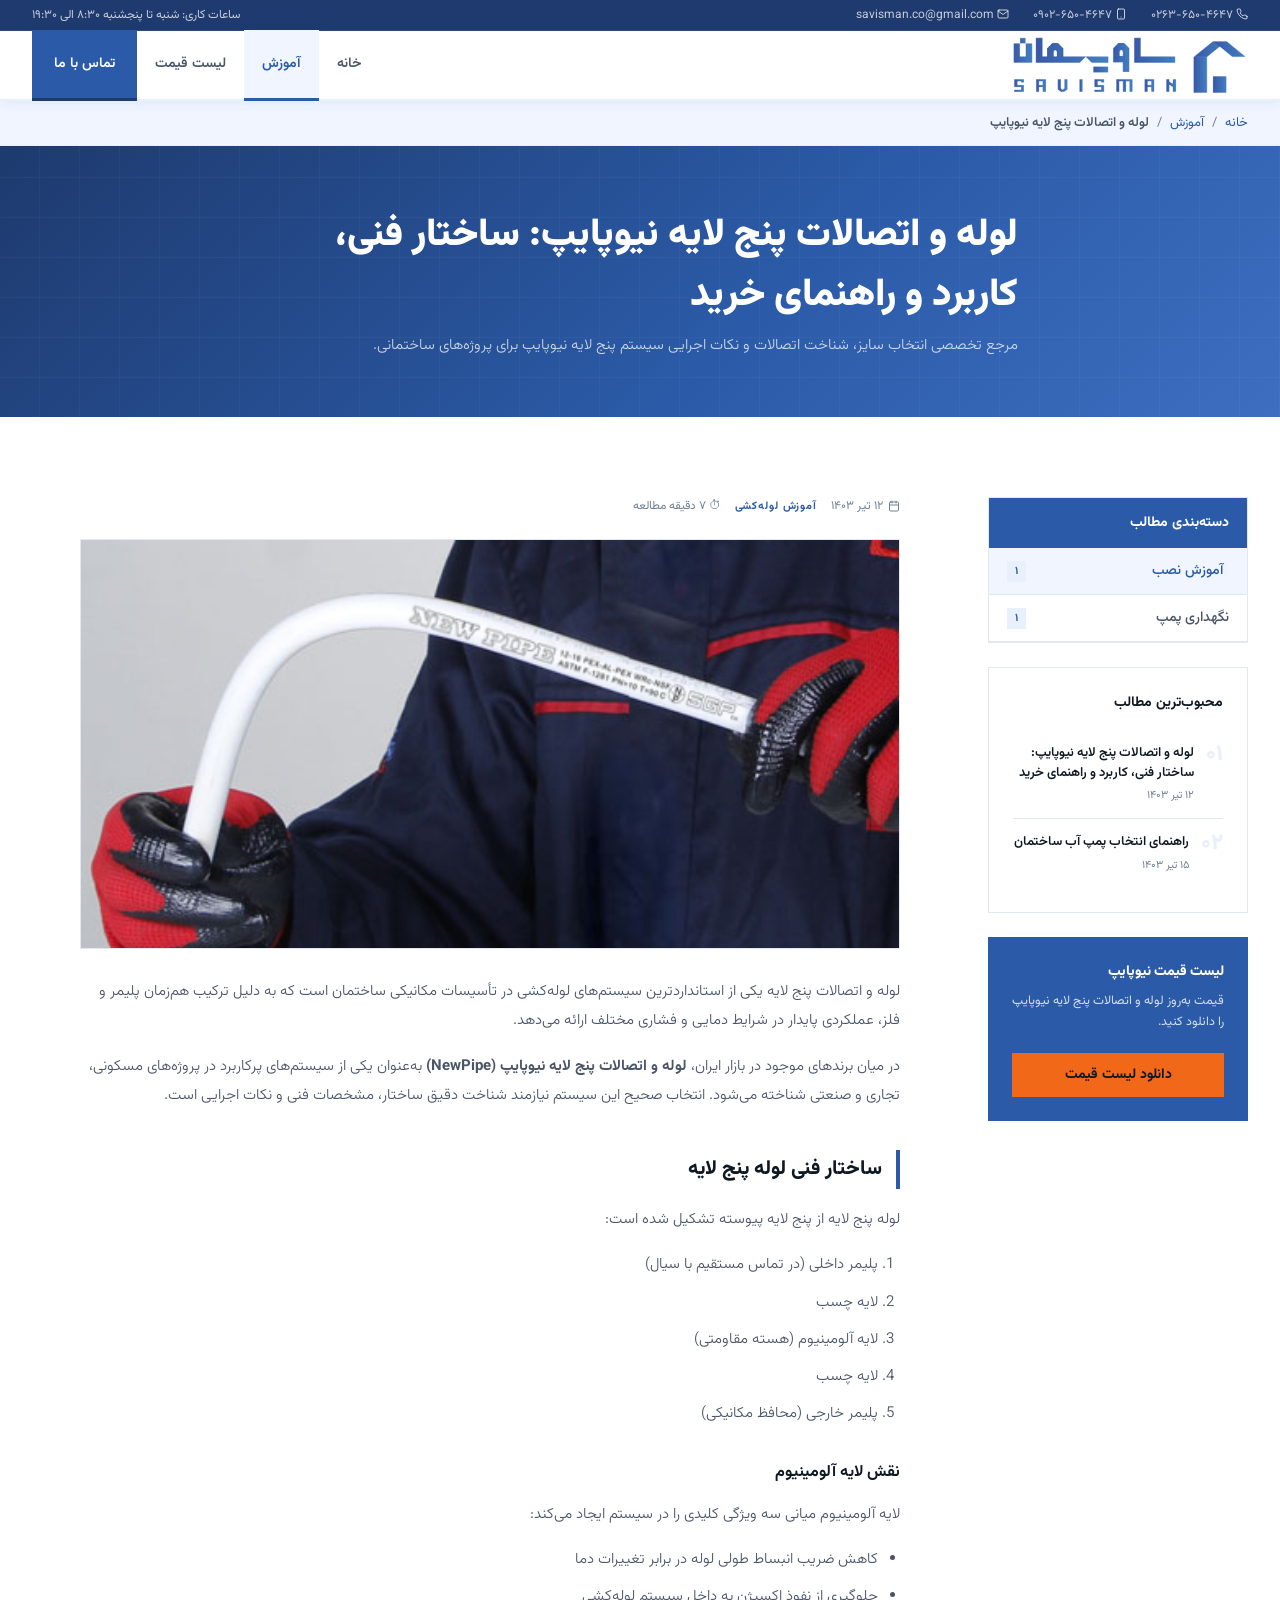
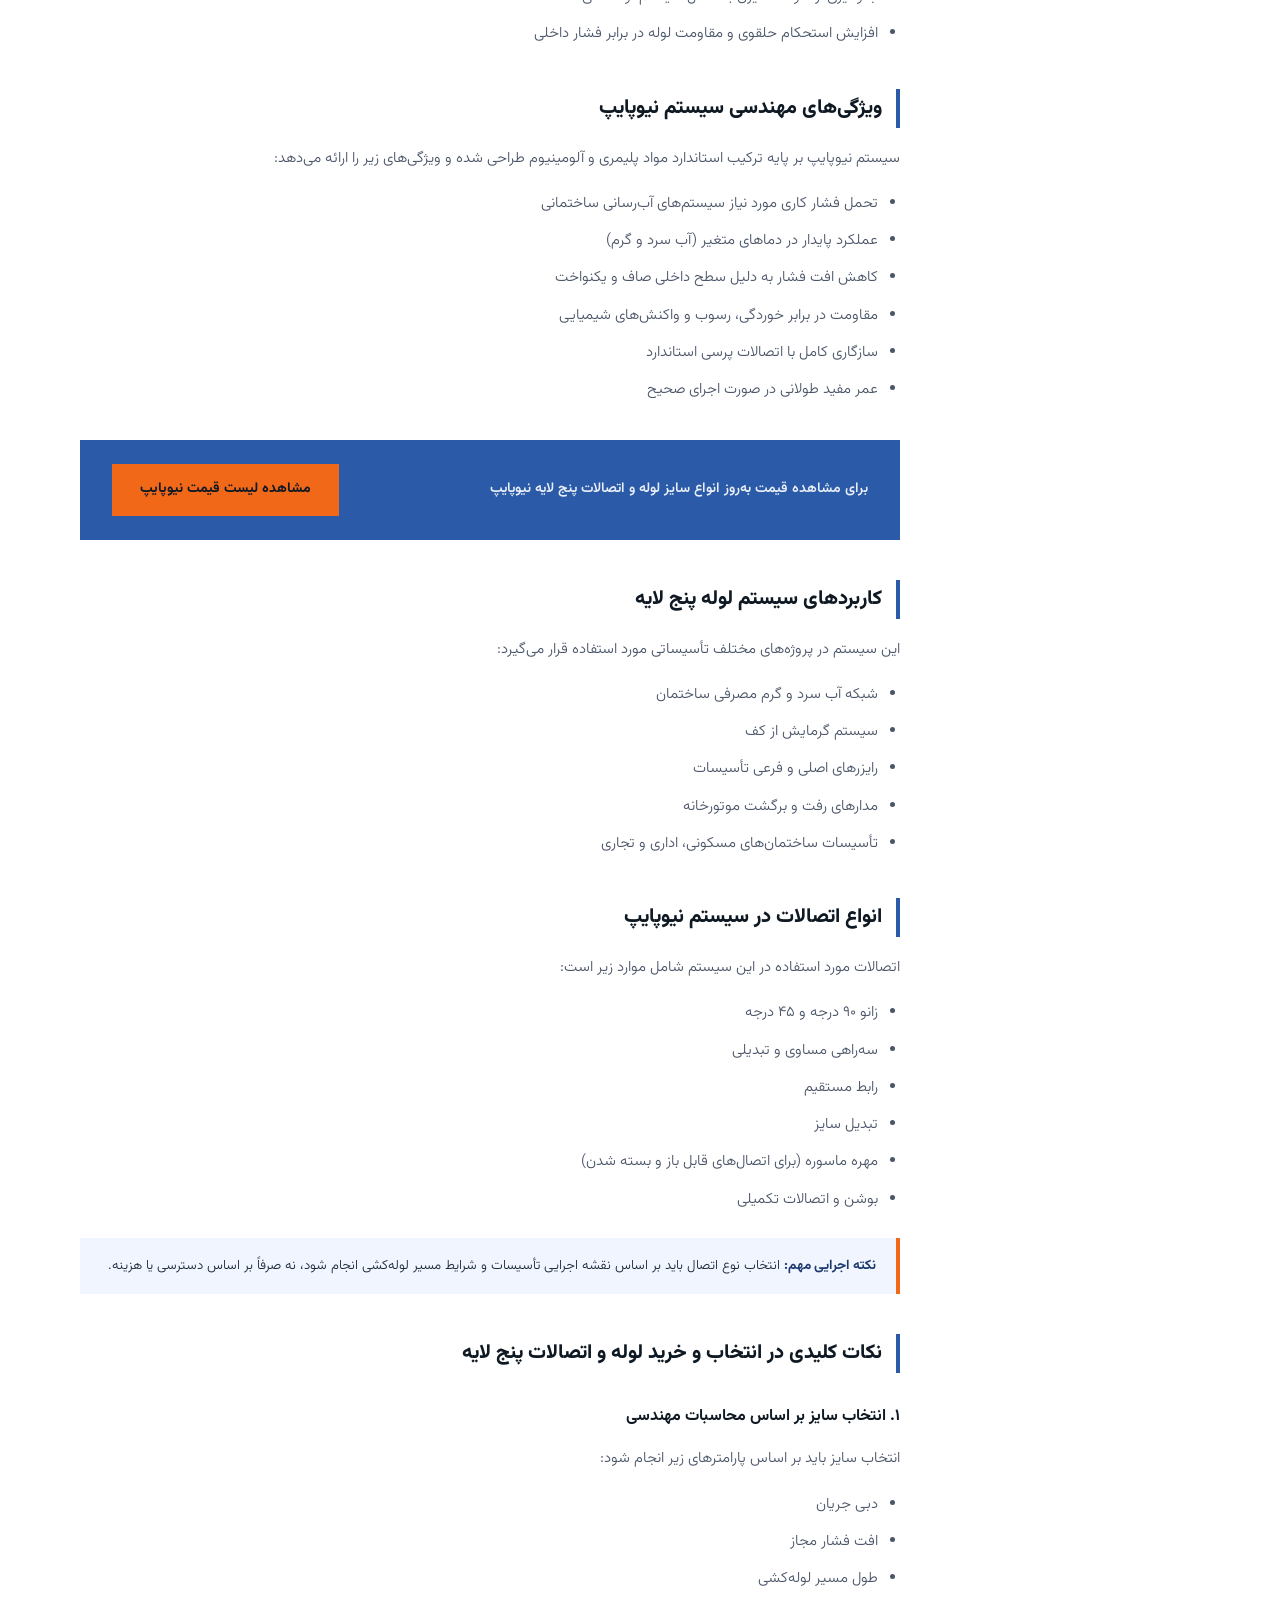
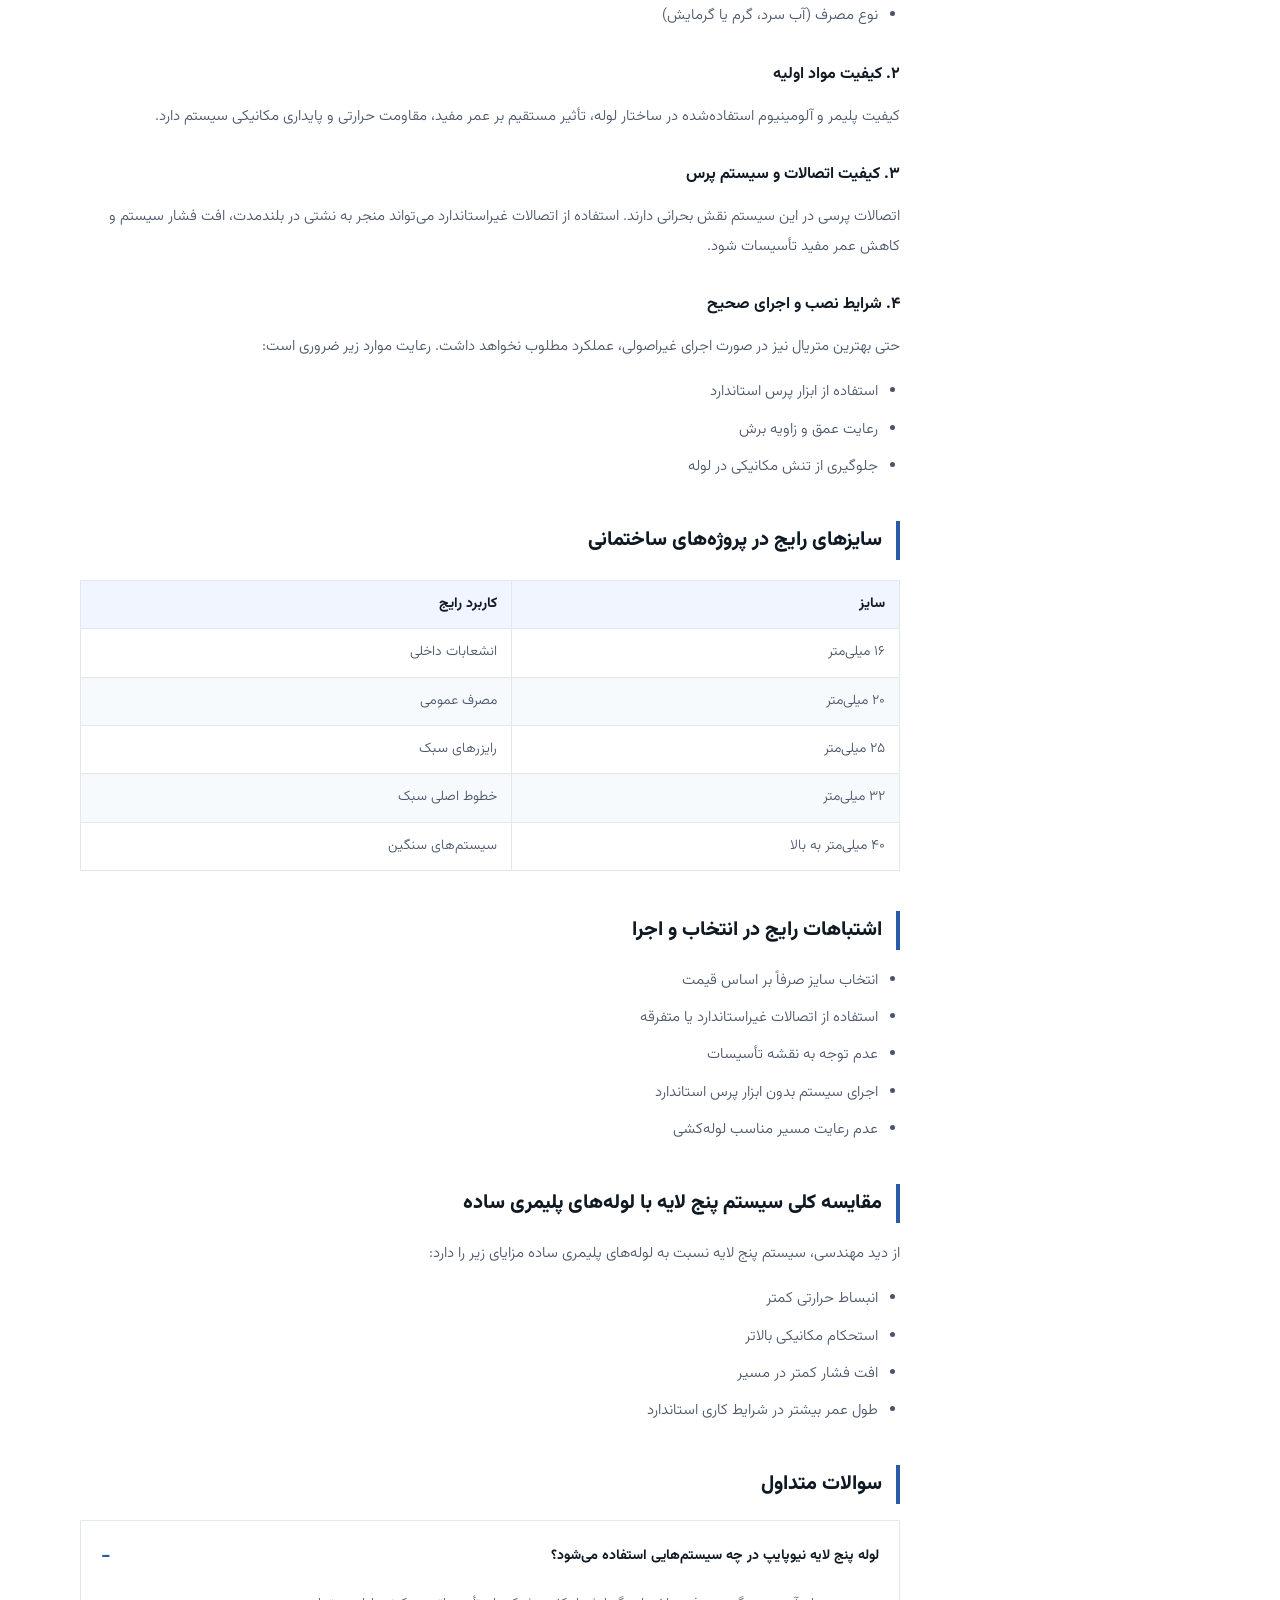
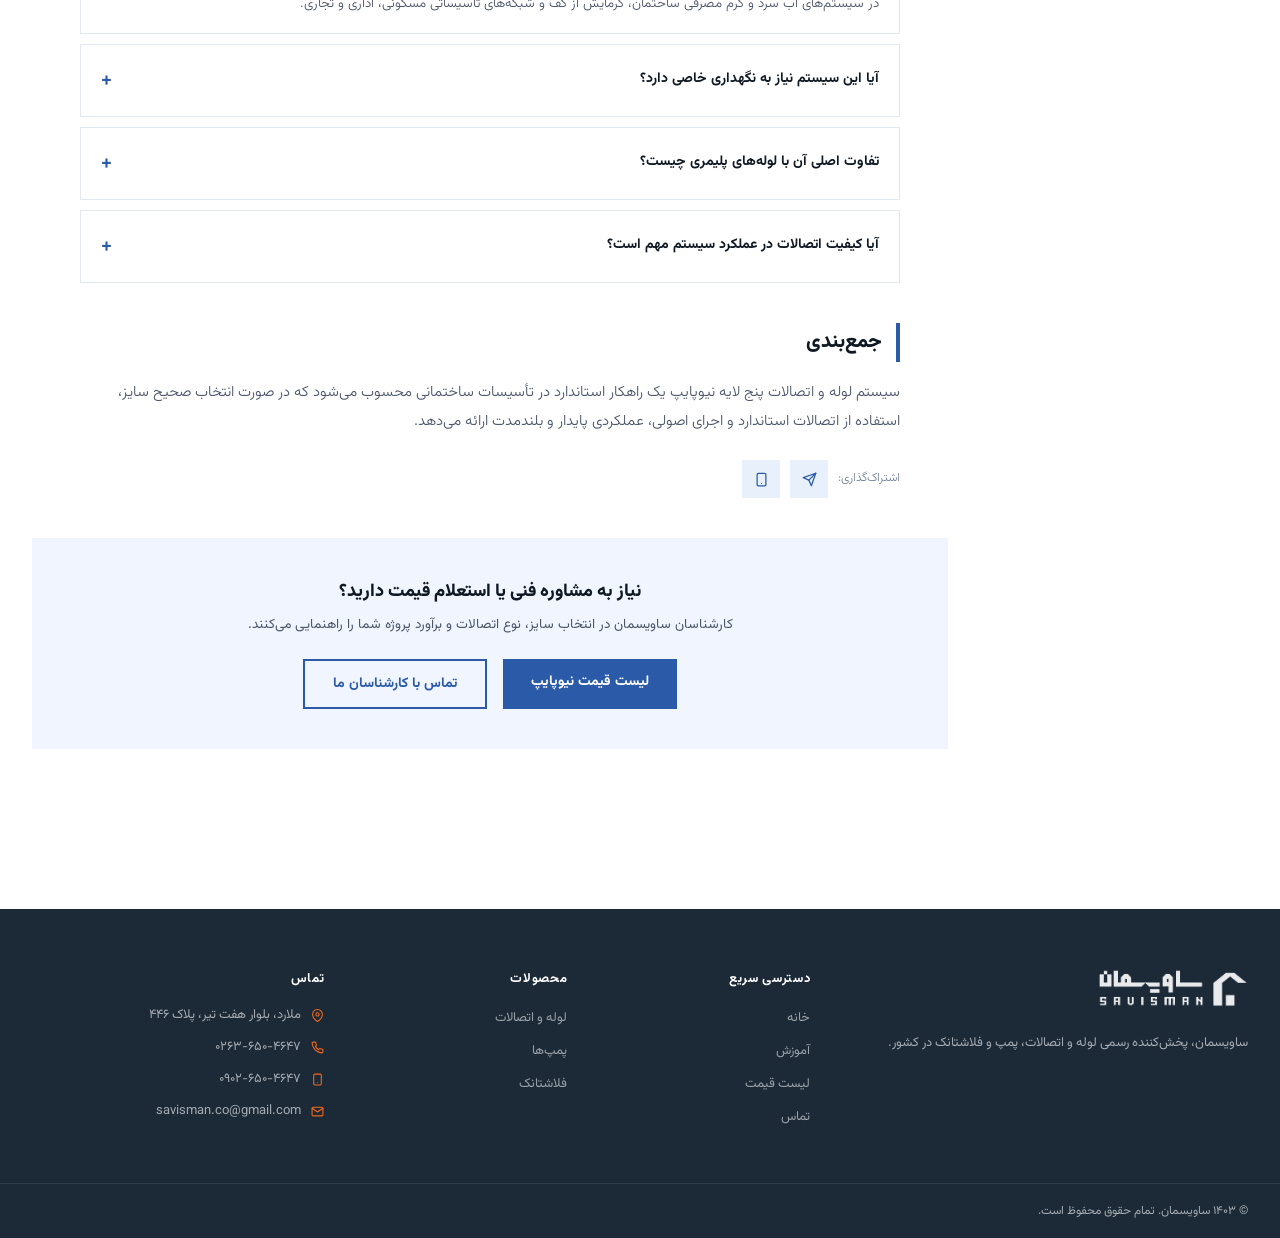
==== commit 8112b3dd: "Update price list with product images and site files" ====
--- a/blog-newpipe.html
+++ b/blog-newpipe.html
@@ -9,6 +9,10 @@
 <meta property="og:title" content="لوله و اتصالات پنج لایه نیوپایپ | راهنمای کامل فنی و خرید">
 <meta property="og:description" content="ساختار، مشخصات فنی، کاربردها و نکات انتخاب لوله و اتصالات پنج لایه نیوپایپ برای تأسیسات ساختمانی.">
 <meta property="og:type" content="article">
+<meta property="og:url" content="https://savisman.com/blog-newpipe.html">
+<meta property="og:image" content="https://savisman.com/specifications_flexibility.jpg">
+<link rel="canonical" href="https://savisman.com/blog-newpipe.html">
+<link rel="icon" type="image/png" href="1horizontal_logo.png">
 <link href="https://fonts.googleapis.com/css2?family=Vazirmatn:wght@300;400;500;600;700;800;900&display=swap" rel="stylesheet">
 <link rel="stylesheet" href="style.css">
 <script type="application/ld+json">
@@ -51,6 +55,17 @@
   ]
 }
 </script>
+<script type="application/ld+json">
+{
+  "@context": "https://schema.org",
+  "@type": "BreadcrumbList",
+  "itemListElement": [
+    {"@type": "ListItem", "position": 1, "name": "خانه", "item": "https://savisman.com/"},
+    {"@type": "ListItem", "position": 2, "name": "آموزش", "item": "https://savisman.com/blog.html"},
+    {"@type": "ListItem", "position": 3, "name": "لوله و اتصالات پنج لایه نیوپایپ", "item": "https://savisman.com/blog-newpipe.html"}
+  ]
+}
+</script>
 <style>
 .article-header { max-width: 820px; margin: 0 auto; }
 .article-meta-row { display:flex; align-items:center; gap:14px; flex-wrap:wrap; font-size:12px; color:var(--steel); margin-bottom:14px; }
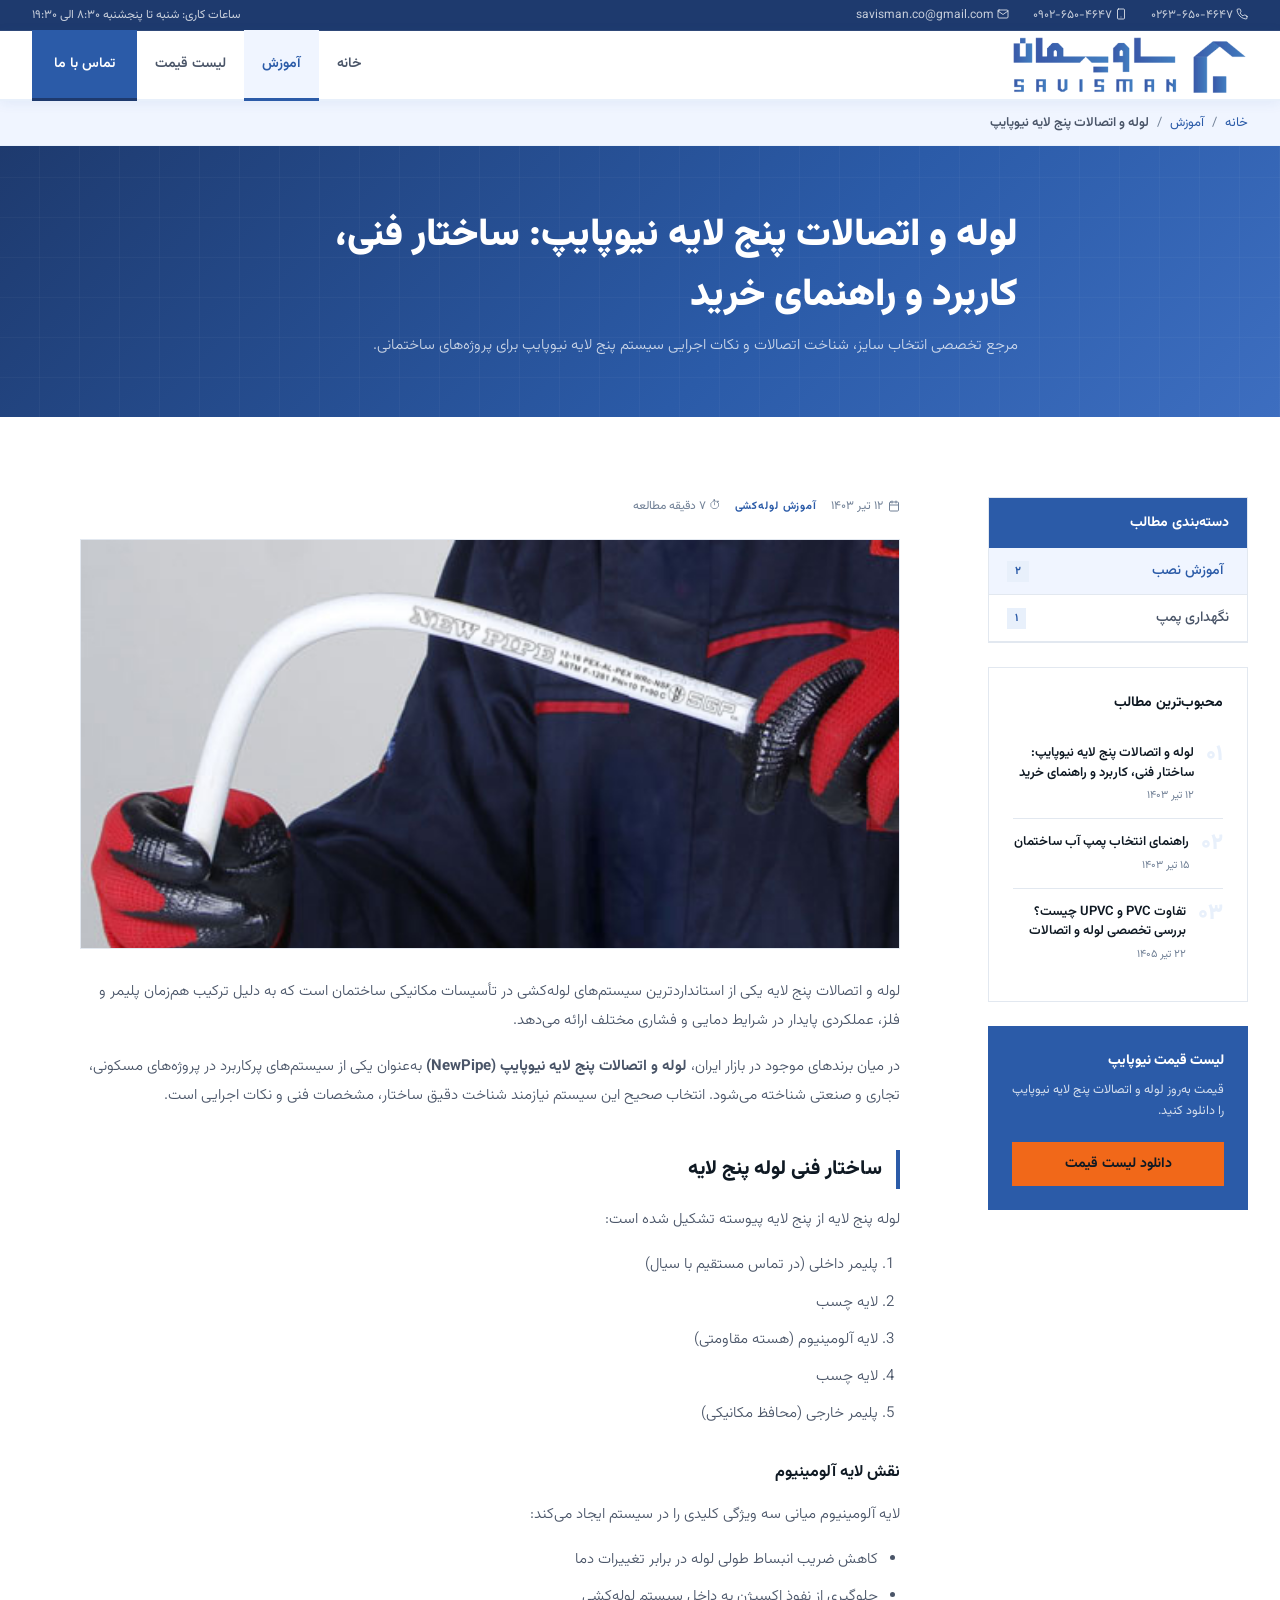
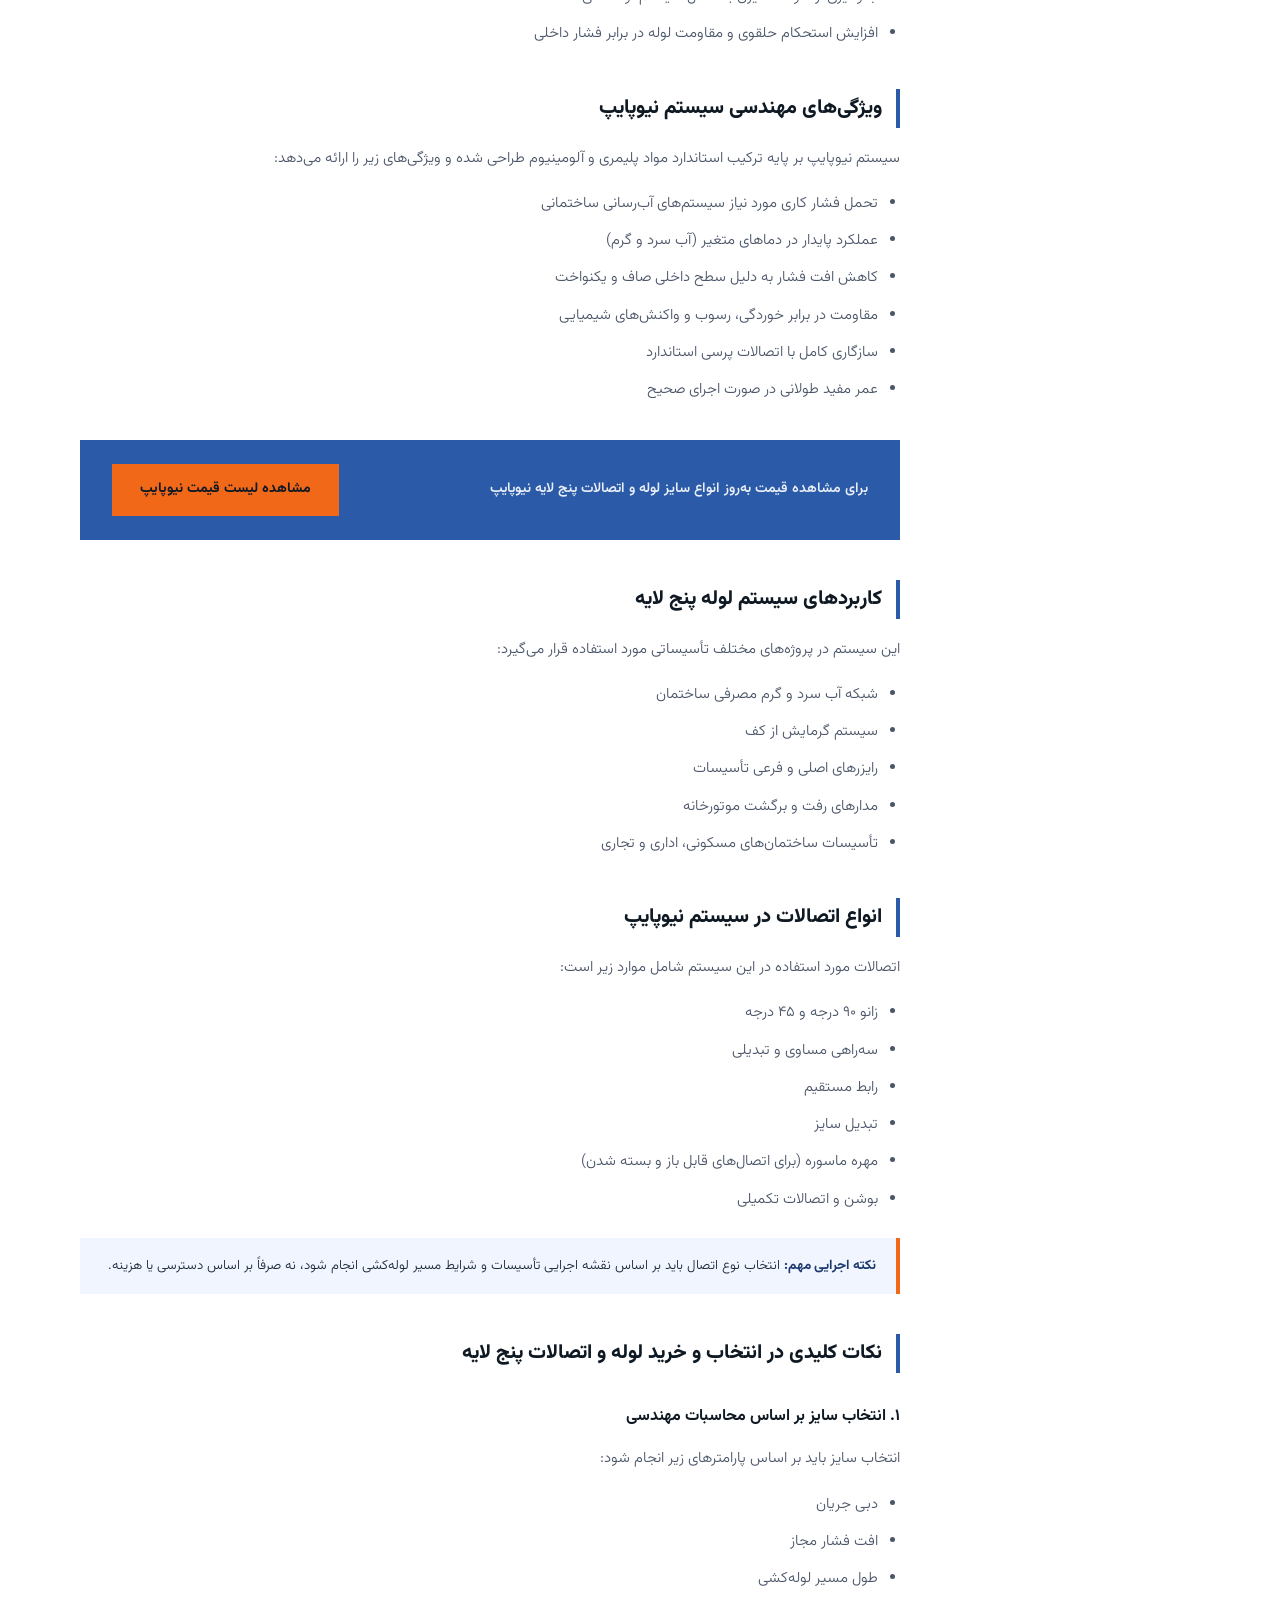
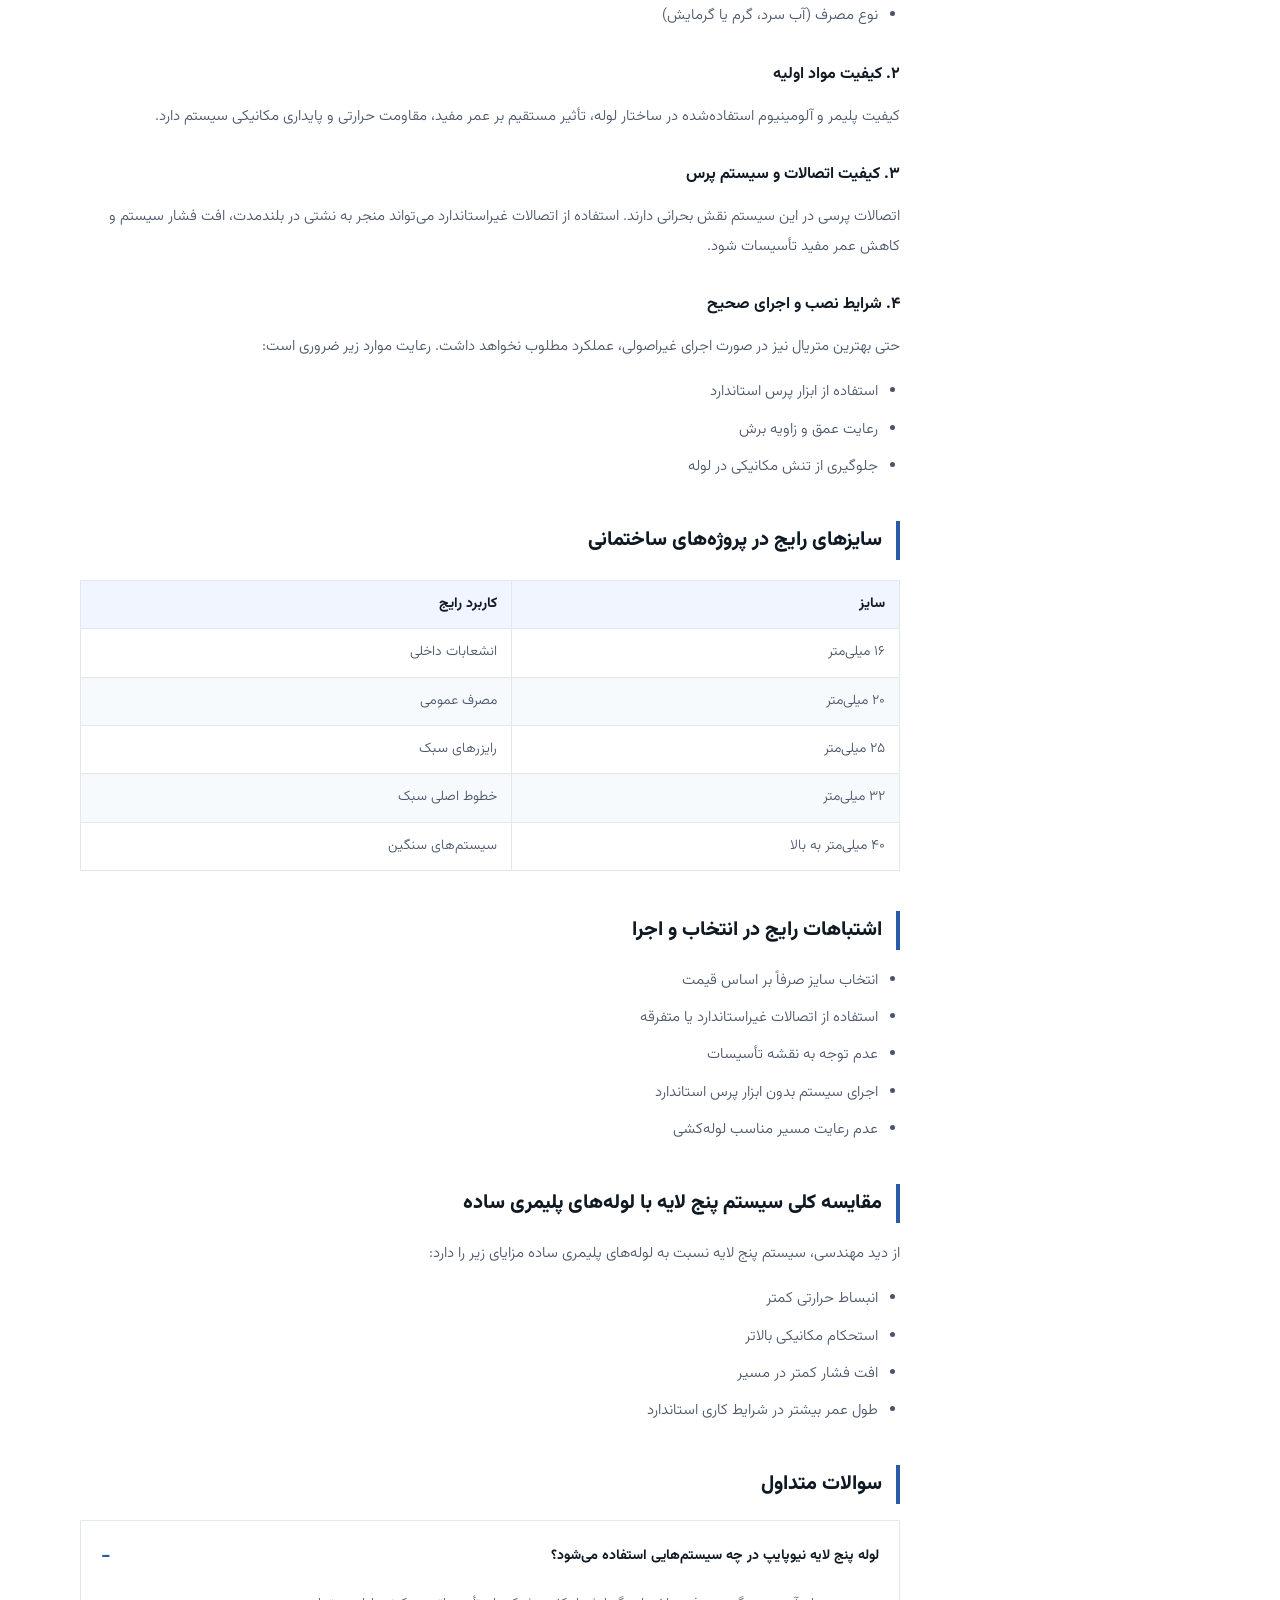
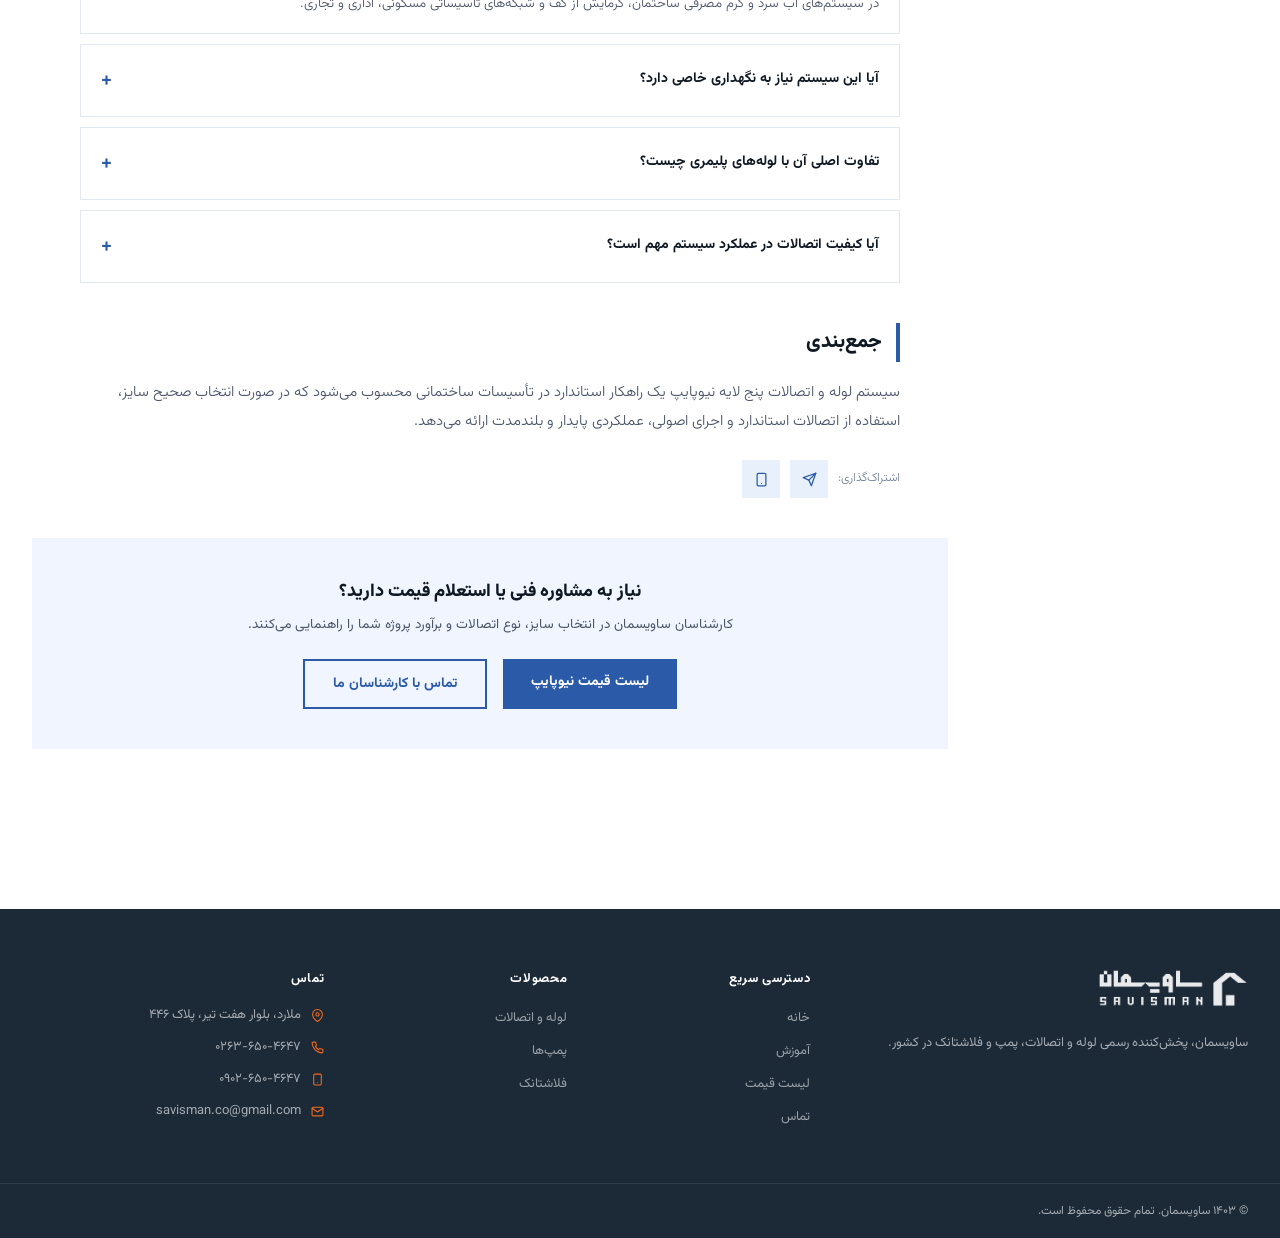
==== commit a1c1234b: "Update price page, blogs and add PVC vs UPVC article" ====
--- a/blog-newpipe.html
+++ b/blog-newpipe.html
@@ -350,7 +350,7 @@
         <div class="sidebar-box">
           <div class="sidebar-title">دسته‌بندی مطالب</div>
           <ul class="sidebar-nav">
-            <li><a href="blog.html" class="active">آموزش نصب <span class="count">۱</span></a></li>
+            <li><a href="blog.html" class="active">آموزش نصب <span class="count">۲</span></a></li>
             <li><a href="blog.html">نگهداری پمپ <span class="count">۱</span></a></li>
           </ul>
         </div>
@@ -364,11 +364,18 @@
               <div class="popular-post-date" style="font-size:11px;color:var(--steel);margin-top:4px;">۱۲ تیر ۱۴۰۳</div>
             </div>
           </div>
-          <div class="popular-post-item" style="display:flex;gap:12px;align-items:flex-start;padding:14px 0;">
+          <div class="popular-post-item" style="display:flex;gap:12px;align-items:flex-start;padding:14px 0;border-bottom:1px solid var(--border-light);">
             <div class="popular-post-num" style="font-size:22px;font-weight:900;color:var(--blue-pale);flex-shrink:0;line-height:1;">۰۲</div>
             <div>
               <div class="popular-post-title" style="font-size:13px;font-weight:600;color:var(--dark);line-height:1.5;"><a href="blog-pump-selection.html" style="color:inherit;text-decoration:none;">راهنمای انتخاب پمپ آب ساختمان</a></div>
               <div class="popular-post-date" style="font-size:11px;color:var(--steel);margin-top:4px;">۱۵ تیر ۱۴۰۳</div>
+            </div>
+          </div>
+          <div class="popular-post-item" style="display:flex;gap:12px;align-items:flex-start;padding:14px 0;">
+            <div class="popular-post-num" style="font-size:22px;font-weight:900;color:var(--blue-pale);flex-shrink:0;line-height:1;">۰۳</div>
+            <div>
+              <div class="popular-post-title" style="font-size:13px;font-weight:600;color:var(--dark);line-height:1.5;"><a href="blog-pvc-upvc.html" style="color:inherit;text-decoration:none;">تفاوت PVC و UPVC چیست؟ بررسی تخصصی لوله و اتصالات</a></div>
+              <div class="popular-post-date" style="font-size:11px;color:var(--steel);margin-top:4px;">۲۲ تیر ۱۴۰۵</div>
             </div>
           </div>
         </div>
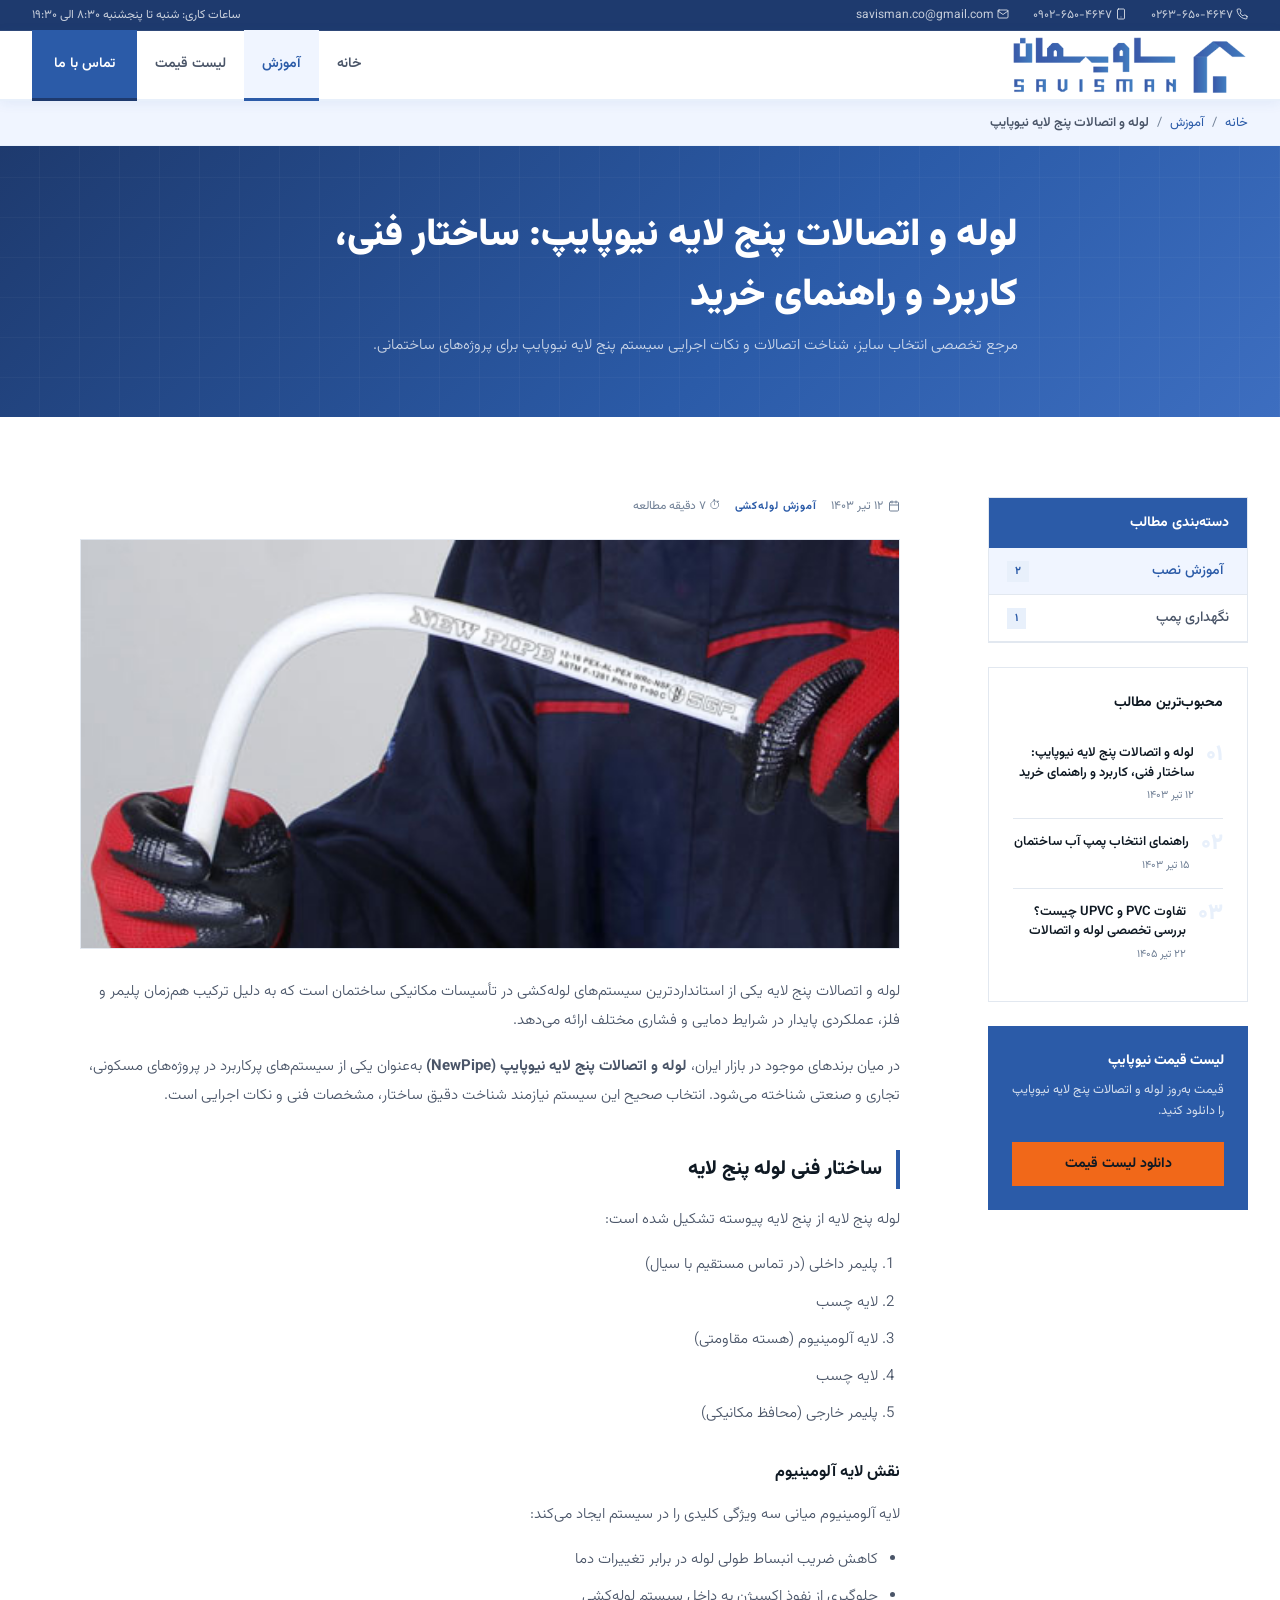
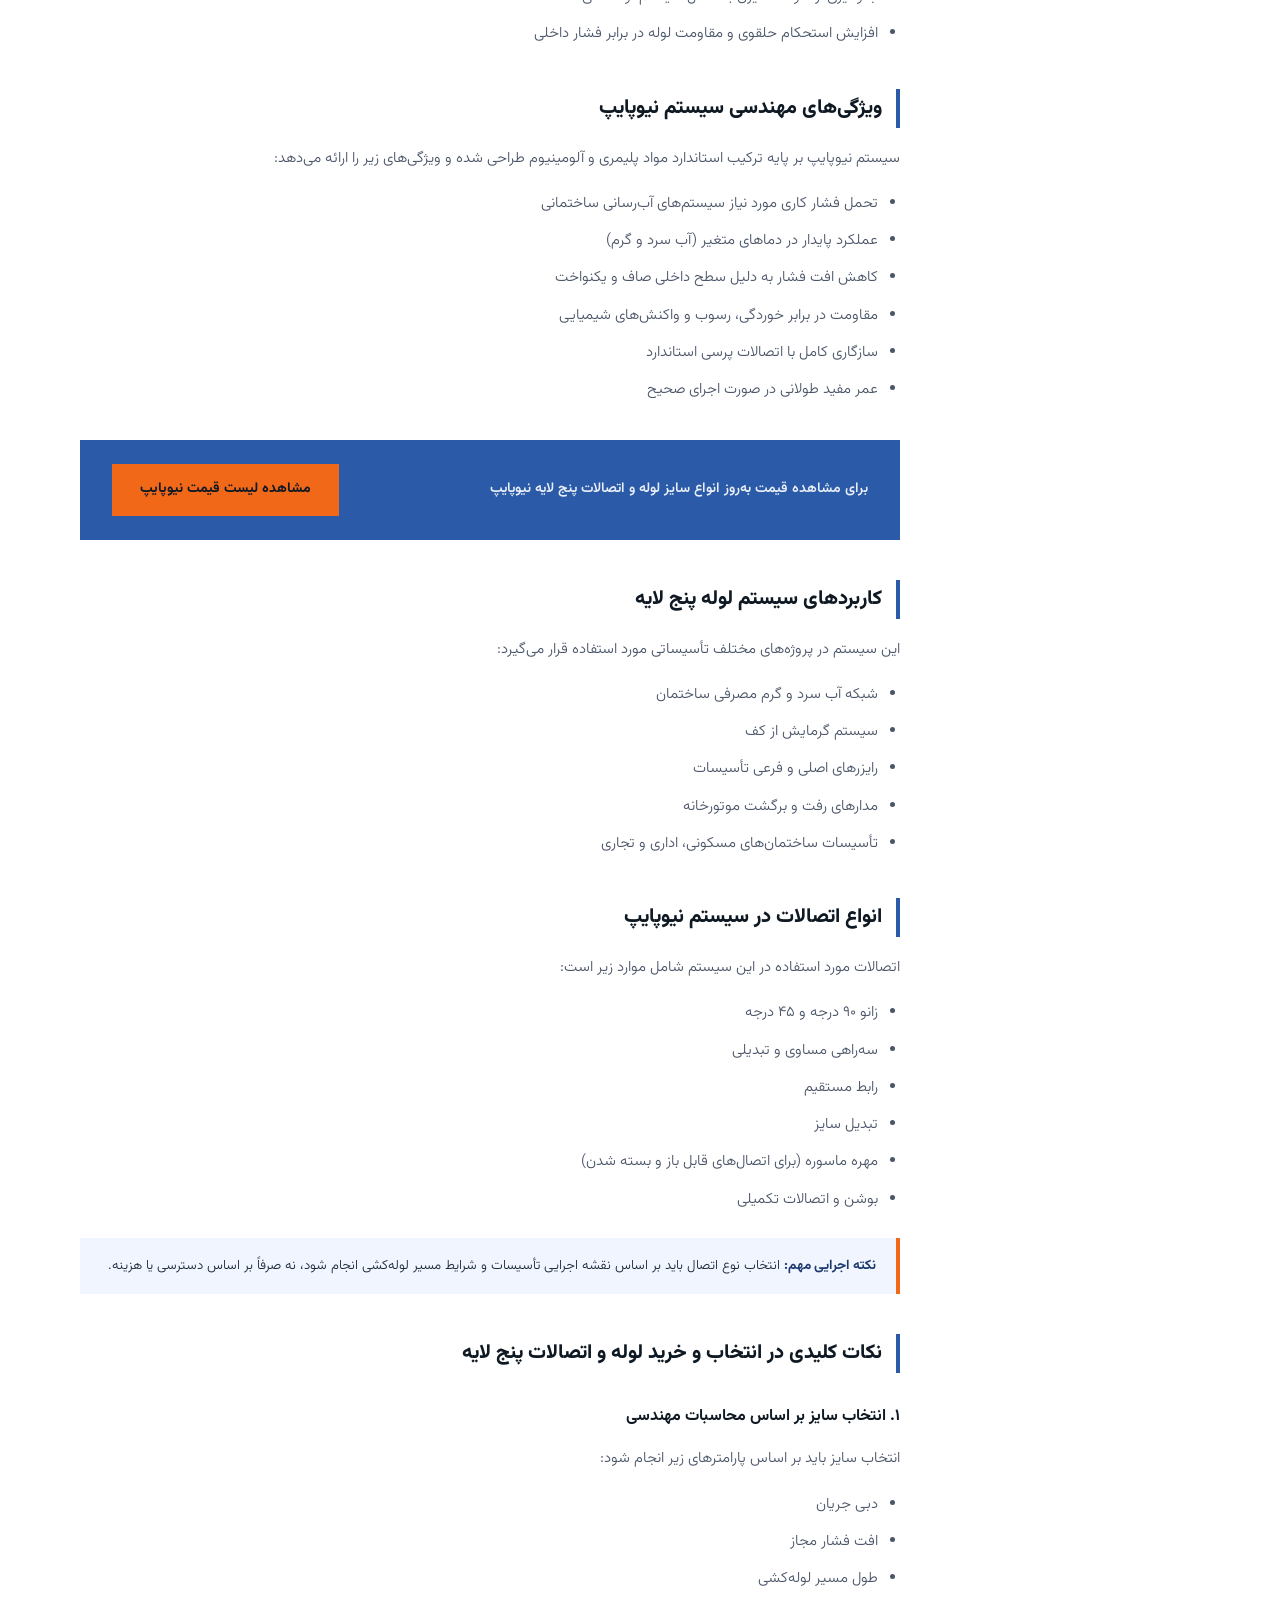
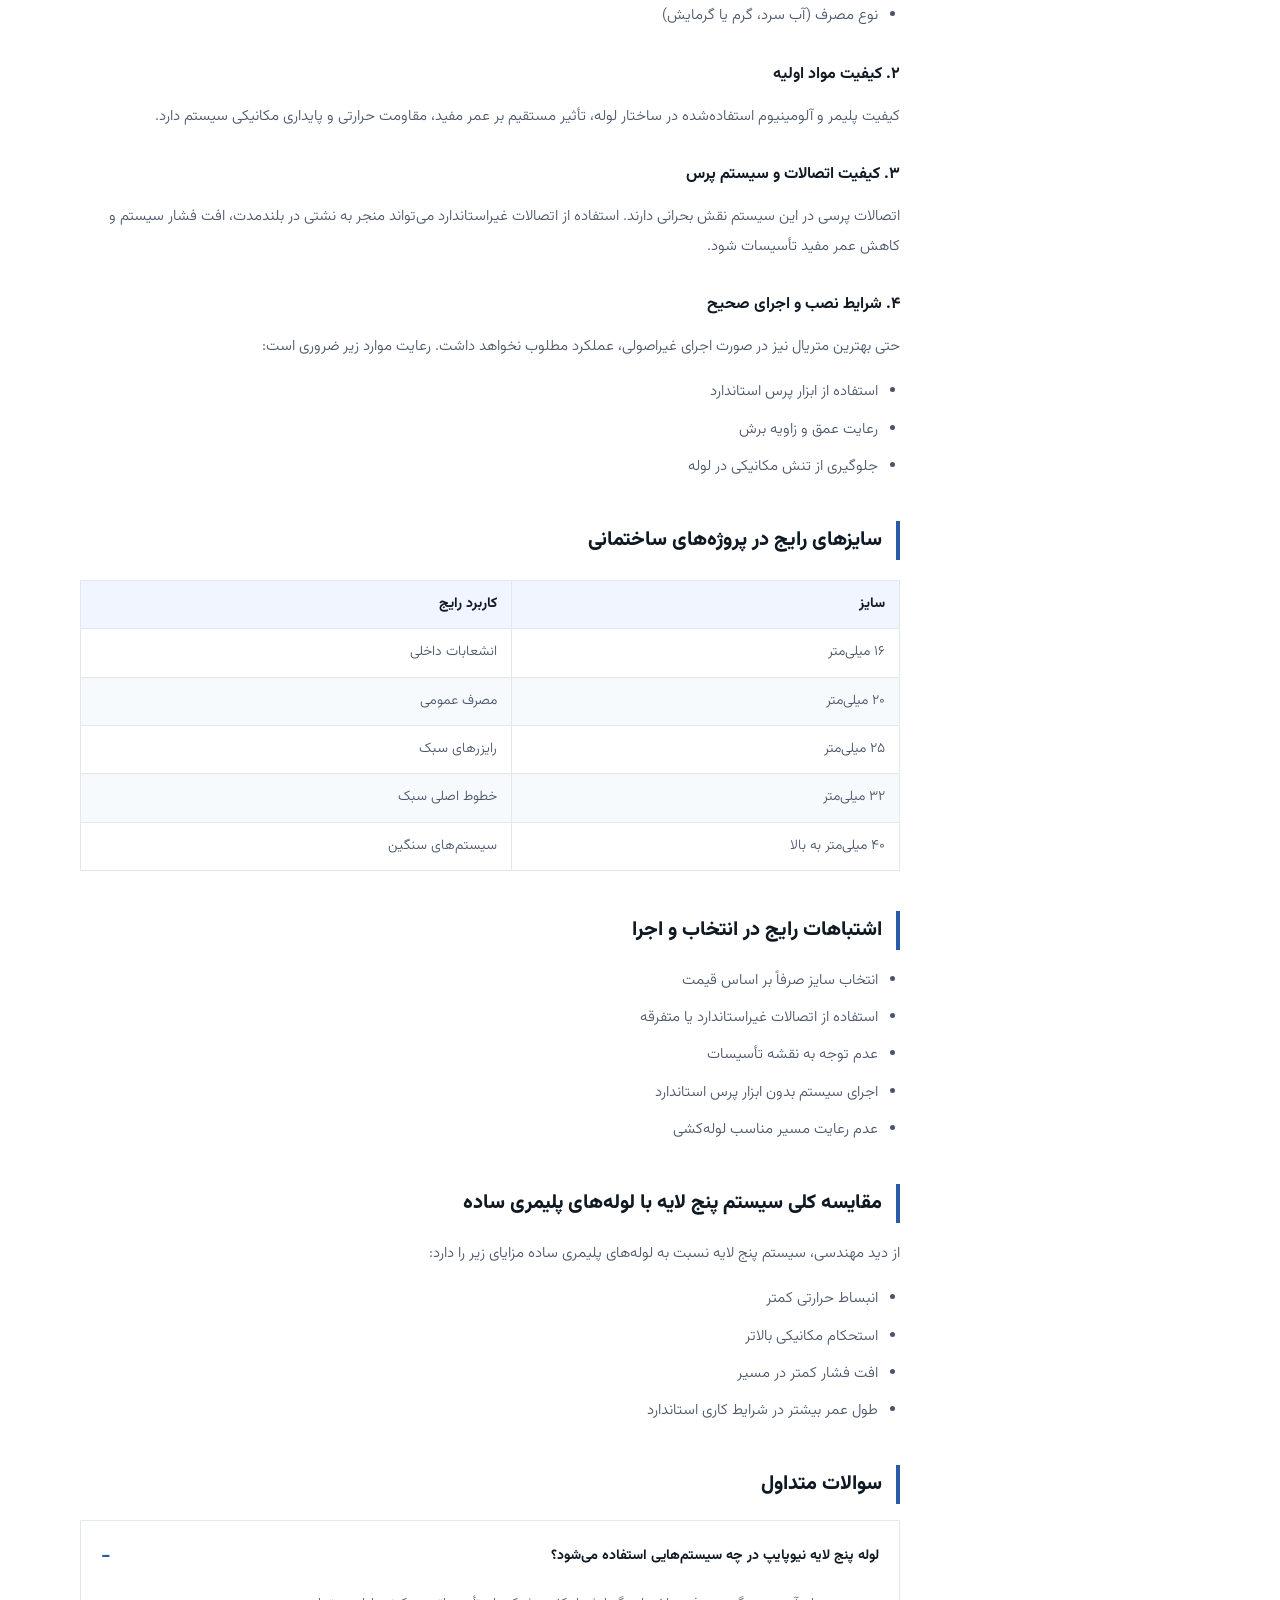
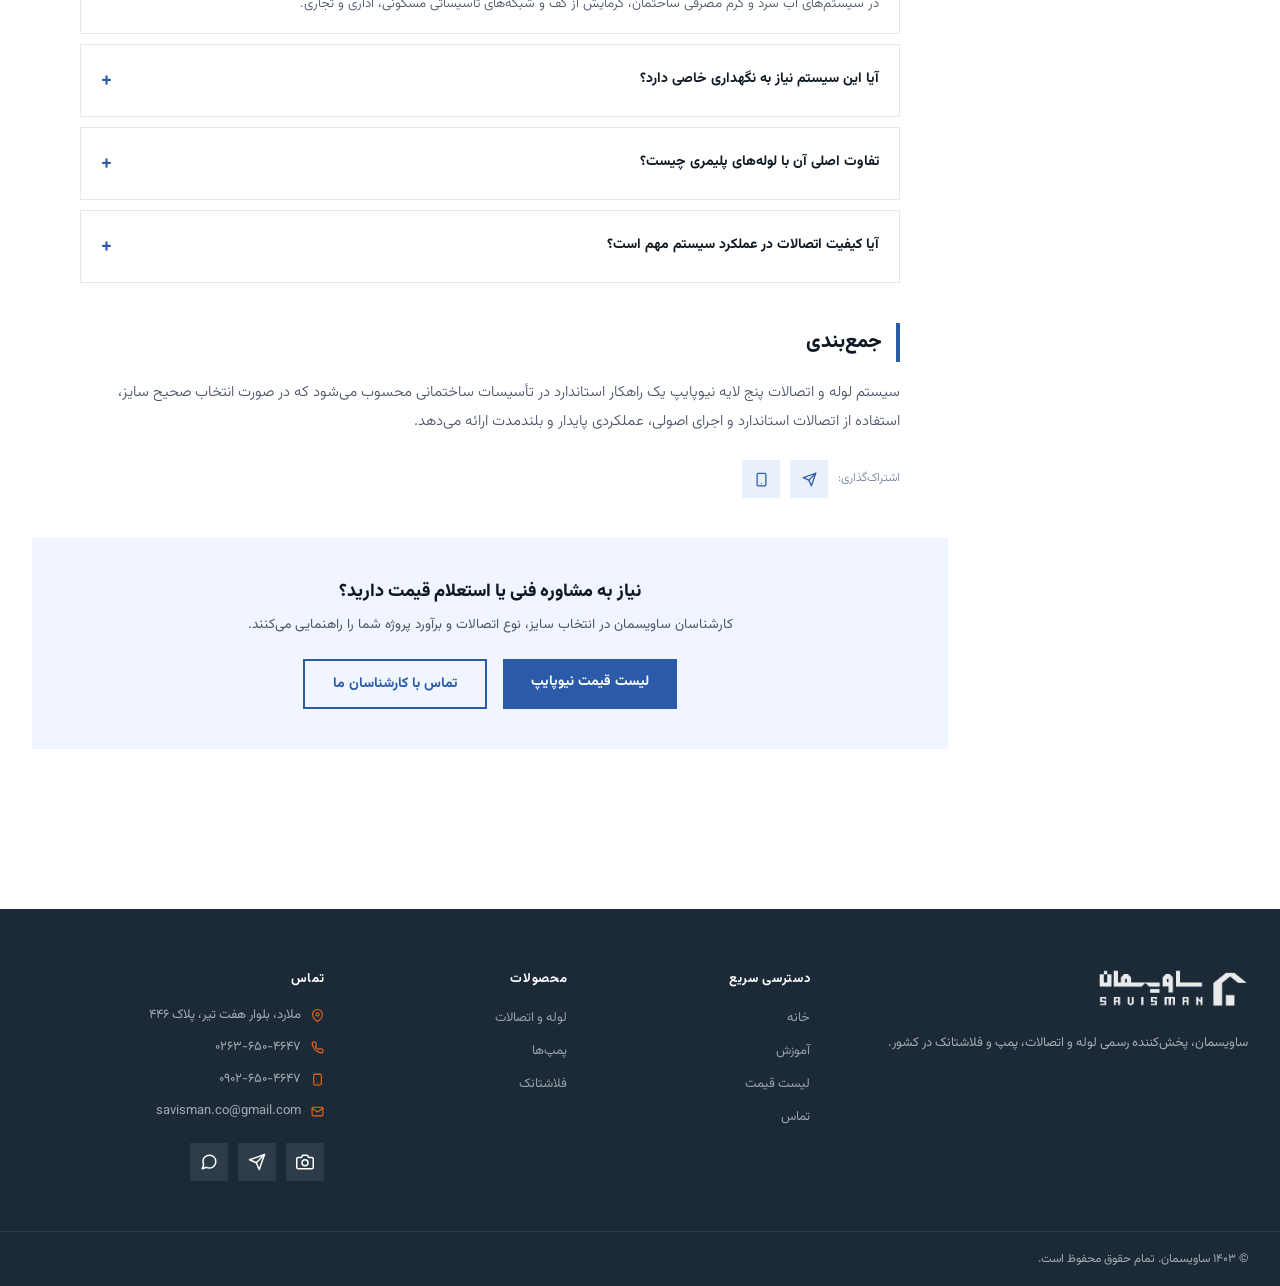
==== commit 20170ee7: "Update homepage, styles, price page and blog content" ====
--- a/blog-newpipe.html
+++ b/blog-newpipe.html
@@ -4,6 +4,7 @@
 <meta charset="UTF-8">
 <meta name="viewport" content="width=device-width, initial-scale=1.0">
 <title>لوله و اتصالات پنج لایه نیوپایپ | ساختار فنی، کاربرد و راهنمای خرید | ساویسمان</title>
+<link rel="icon" type="image/png" href="favicon.png">
 <meta name="description" content="بررسی تخصصی ساختار، مشخصات فنی، سایزبندی و کاربرد لوله و اتصالات پنج لایه نیوپایپ (NewPipe) به همراه نکات کلیدی انتخاب و خرید برای پروژه‌های ساختمانی.">
 <meta name="keywords" content="لوله پنج لایه نیوپایپ, اتصالات نیوپایپ, لوله و اتصالات پنج لایه, قیمت لوله نیوپایپ, گرمایش از کف">
 <meta property="og:title" content="لوله و اتصالات پنج لایه نیوپایپ | راهنمای کامل فنی و خرید">
@@ -12,7 +13,6 @@
 <meta property="og:url" content="https://savisman.com/blog-newpipe.html">
 <meta property="og:image" content="https://savisman.com/specifications_flexibility.jpg">
 <link rel="canonical" href="https://savisman.com/blog-newpipe.html">
-<link rel="icon" type="image/png" href="1horizontal_logo.png">
 <link href="https://fonts.googleapis.com/css2?family=Vazirmatn:wght@300;400;500;600;700;800;900&display=swap" rel="stylesheet">
 <link rel="stylesheet" href="style.css">
 <script type="application/ld+json">
@@ -421,6 +421,11 @@
       <div class="footer-contact-item"><span class="ic"><svg class="icon" viewBox="0 0 24 24" fill="none" stroke="currentColor" stroke-width="2" stroke-linecap="round" stroke-linejoin="round"><path d="M22 16.92v3a2 2 0 0 1-2.18 2 19.79 19.79 0 0 1-8.63-3.07 19.5 19.5 0 0 1-6-6 19.79 19.79 0 0 1-3.07-8.67A2 2 0 0 1 4.11 2h3a2 2 0 0 1 2 1.72c.127.96.361 1.903.7 2.81a2 2 0 0 1-.45 2.11L8.09 9.91a16 16 0 0 0 6 6l1.27-1.27a2 2 0 0 1 2.11-.45c.907.339 1.85.573 2.81.7A2 2 0 0 1 22 16.92z"/></svg></span><span>۰۲۶۳-۶۵۰-۴۶۴۷</span></div>
       <div class="footer-contact-item"><span class="ic"><svg class="icon" viewBox="0 0 24 24" fill="none" stroke="currentColor" stroke-width="2" stroke-linecap="round" stroke-linejoin="round"><rect x="5" y="2" width="14" height="20" rx="2" ry="2"/><line x1="12" y1="18" x2="12.01" y2="18"/></svg></span><span>۰۹۰۲-۶۵۰-۴۶۴۷</span></div>
       <div class="footer-contact-item"><span class="ic"><svg class="icon" viewBox="0 0 24 24" fill="none" stroke="currentColor" stroke-width="2" stroke-linecap="round" stroke-linejoin="round"><path d="M4 4h16c1.1 0 2 .9 2 2v12c0 1.1-.9 2-2 2H4c-1.1 0-2-.9-2-2V6c0-1.1.9-2 2-2z"/><polyline points="22 6 12 13 2 6"/></svg></span><span>savisman.co@gmail.com</span></div>
+      <div class="footer-social-row">
+        <a href="https://instagram.com/savisman.co" target="_blank" class="footer-social-btn" title="اینستاگرام"><svg class="icon" viewBox="0 0 24 24" fill="none" stroke="currentColor" stroke-width="2" stroke-linecap="round" stroke-linejoin="round"><path d="M23 19a2 2 0 0 1-2 2H3a2 2 0 0 1-2-2V8a2 2 0 0 1 2-2h4l2-3h6l2 3h4a2 2 0 0 1 2 2z"/><circle cx="12" cy="13" r="4"/></svg></a>
+        <a href="https://t.me/savisman_co" target="_blank" class="footer-social-btn" title="تلگرام"><svg class="icon" viewBox="0 0 24 24" fill="none" stroke="currentColor" stroke-width="2" stroke-linecap="round" stroke-linejoin="round"><line x1="22" y1="2" x2="11" y2="13"/><polygon points="22 2 15 22 11 13 2 9"/></svg></a>
+        <a href="https://wa.me/989026504647" target="_blank" class="footer-social-btn" title="واتساپ"><svg class="icon" viewBox="0 0 24 24" fill="none" stroke="currentColor" stroke-width="2" stroke-linecap="round" stroke-linejoin="round"><path d="M21 11.5a8.38 8.38 0 0 1-.9 3.8 8.5 8.5 0 0 1-7.6 4.7 8.38 8.38 0 0 1-3.8-.9L3 21l1.9-5.7a8.38 8.38 0 0 1-.9-3.8 8.5 8.5 0 0 1 4.7-7.6 8.38 8.38 0 0 1 3.8-.9h.5a8.48 8.48 0 0 1 8 8v.5z"/></svg></a>
+      </div>
     </div>
   </div>
   <div class="footer-bottom"><span>© ۱۴۰۳ ساویسمان. تمام حقوق محفوظ است.</span></div>
--- a/style.css
+++ b/style.css
@@ -106,6 +106,14 @@
 .footer-links a:hover { color: var(--accent); }
 .footer-contact-item { display: flex; gap: 10px; align-items: flex-start; margin-bottom: 10px; font-size: 13px; }
 .footer-contact-item .ic { color: var(--accent); margin-top: 2px; flex-shrink: 0; }
+.footer-social-row { display:flex;gap:10px;margin-top:1.25rem; }
+.footer-social-btn {
+  width:38px;height:38px;background:rgba(255,255,255,0.08);color:var(--white);
+  display:flex;align-items:center;justify-content:center;text-decoration:none;
+  transition:background 0.2s;
+}
+.footer-social-btn:hover { background:var(--accent); color:var(--dark); }
+.footer-social-btn svg { width:18px;height:18px; }
 .footer-bottom {
   max-width: 1280px; margin: 0 auto; padding: 18px 2rem;
   display: flex; align-items: center; justify-content: space-between; font-size: 12px;
@@ -361,3 +369,37 @@
   .stat-item { border-left: none !important; border-bottom: 1px solid rgba(255,255,255,0.15); padding: 1rem 0; }
   .stat-item:last-child { border-bottom: none; }
 }
+
+/* ========== PRICE LIST PRODUCT CARDS (price.html brand downloads) ========== */
+.brand-downloads { display:grid;grid-template-columns:repeat(3,1fr);gap:1rem; }
+.pdf-row {
+  display:flex;flex-direction:column;background:var(--white);
+  border:1px solid var(--border-light);transition:all 0.2s;overflow:hidden;
+}
+.pdf-row:hover { border-color:var(--blue-light);box-shadow:var(--shadow);transform:translateY(-2px); }
+.pdf-photo { width:100%;aspect-ratio:16/10;background:var(--blue-ultra);overflow:hidden; }
+.pdf-photo img { width:100%;height:100%;object-fit:cover;display:block; }
+.pdf-card {
+  background:var(--white);
+  padding:1.25rem 1.5rem;display:flex;align-items:center;gap:1rem;flex:1;min-width:0;
+}
+.pdf-icon {
+  width:44px;height:44px;background:#FDECEA;color:#D33;flex-shrink:0;
+  display:flex;align-items:center;justify-content:center;font-size:18px;font-weight:900;
+}
+.pdf-logo {
+  width:56px;height:56px;flex-shrink:0;background:var(--white);
+  border:1px solid var(--border-light);display:flex;align-items:center;justify-content:center;
+  overflow:hidden;padding:6px;
+}
+.pdf-logo img { max-width:100%;max-height:100%;object-fit:contain; }
+.pdf-info { flex:1;min-width:0; }
+.pdf-name { font-size:13px;font-weight:700;color:var(--dark);margin-bottom:2px;white-space:nowrap;overflow:hidden;text-overflow:ellipsis; }
+.pdf-meta { font-size:11px;color:var(--steel); }
+.pdf-dl-btn {
+  width:36px;height:36px;flex-shrink:0;background:var(--blue-ultra);color:var(--blue-main);
+  display:flex;align-items:center;justify-content:center;text-decoration:none;font-size:15px;transition:all 0.2s;
+}
+.pdf-dl-btn:hover { background:var(--blue-main);color:var(--white); }
+@media(max-width:1024px){ .brand-downloads{grid-template-columns:repeat(2,1fr);} }
+@media(max-width:768px){ .brand-downloads{grid-template-columns:1fr;} }
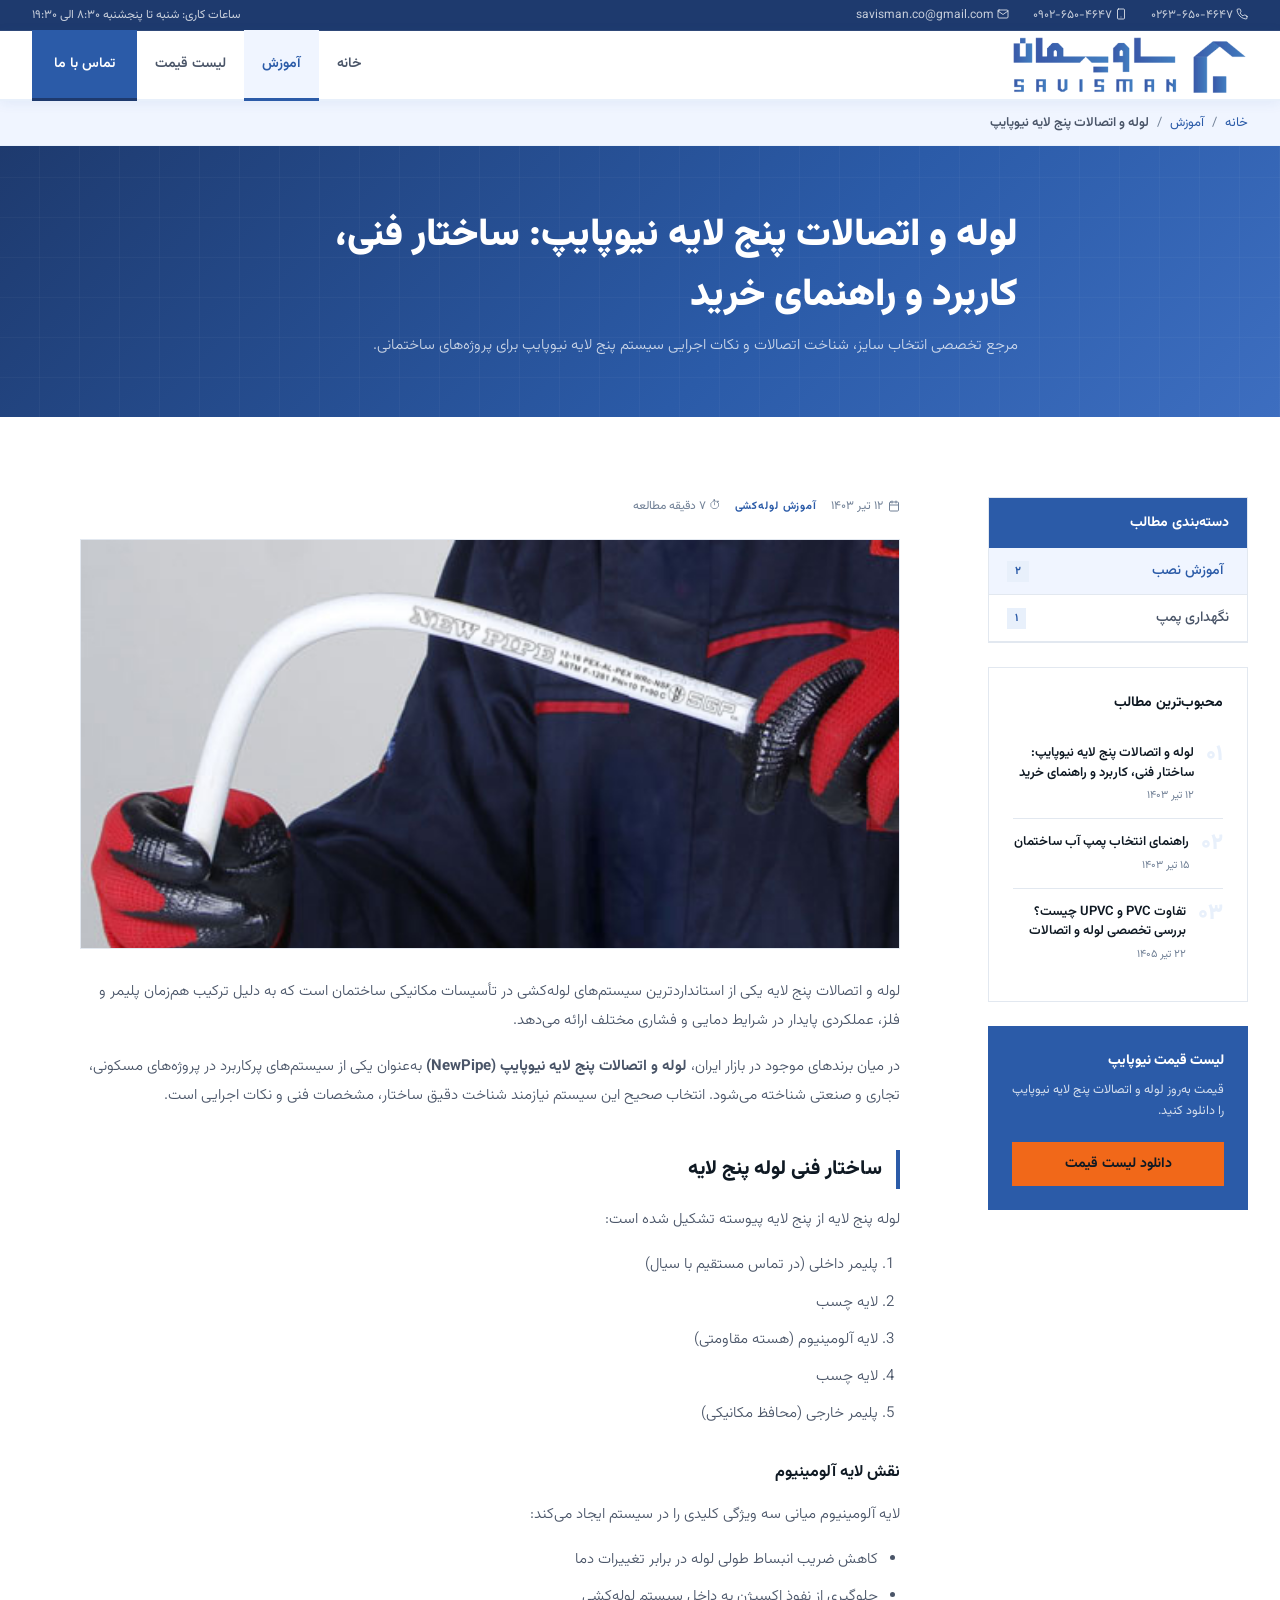
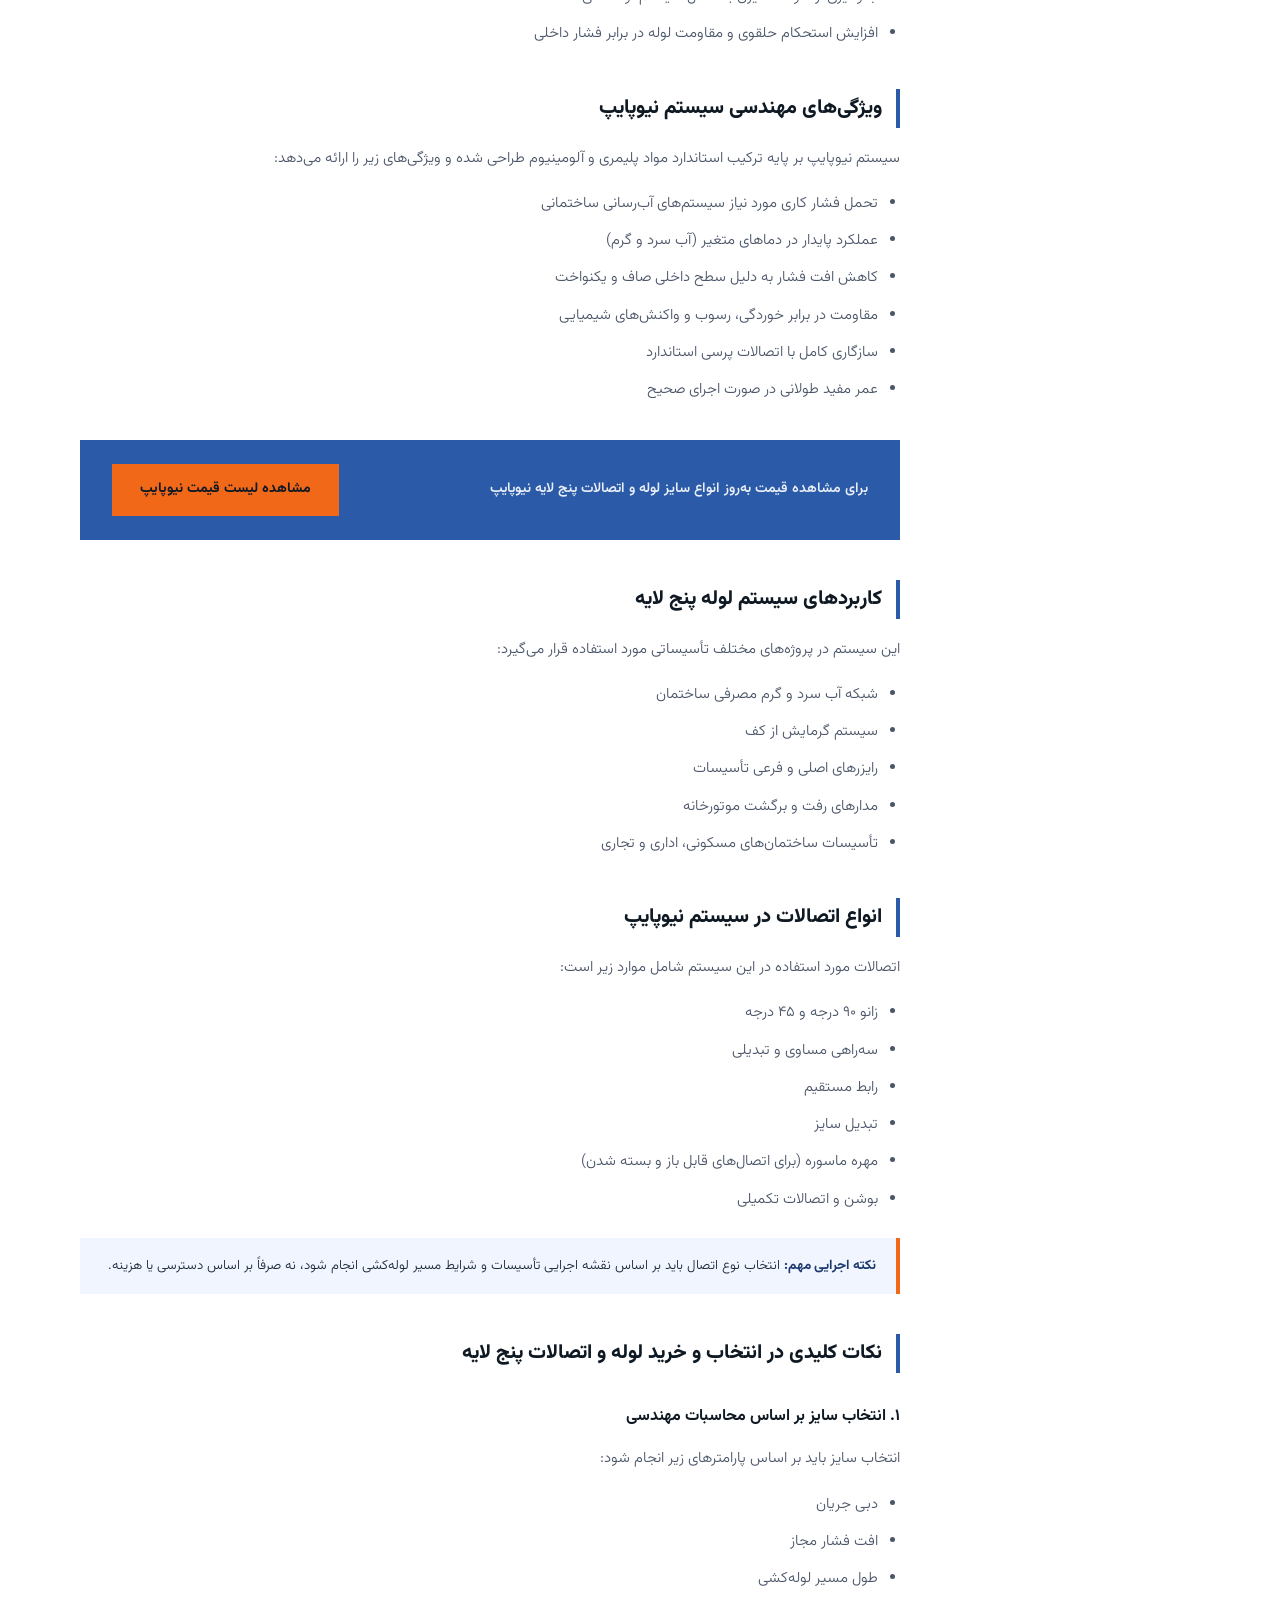
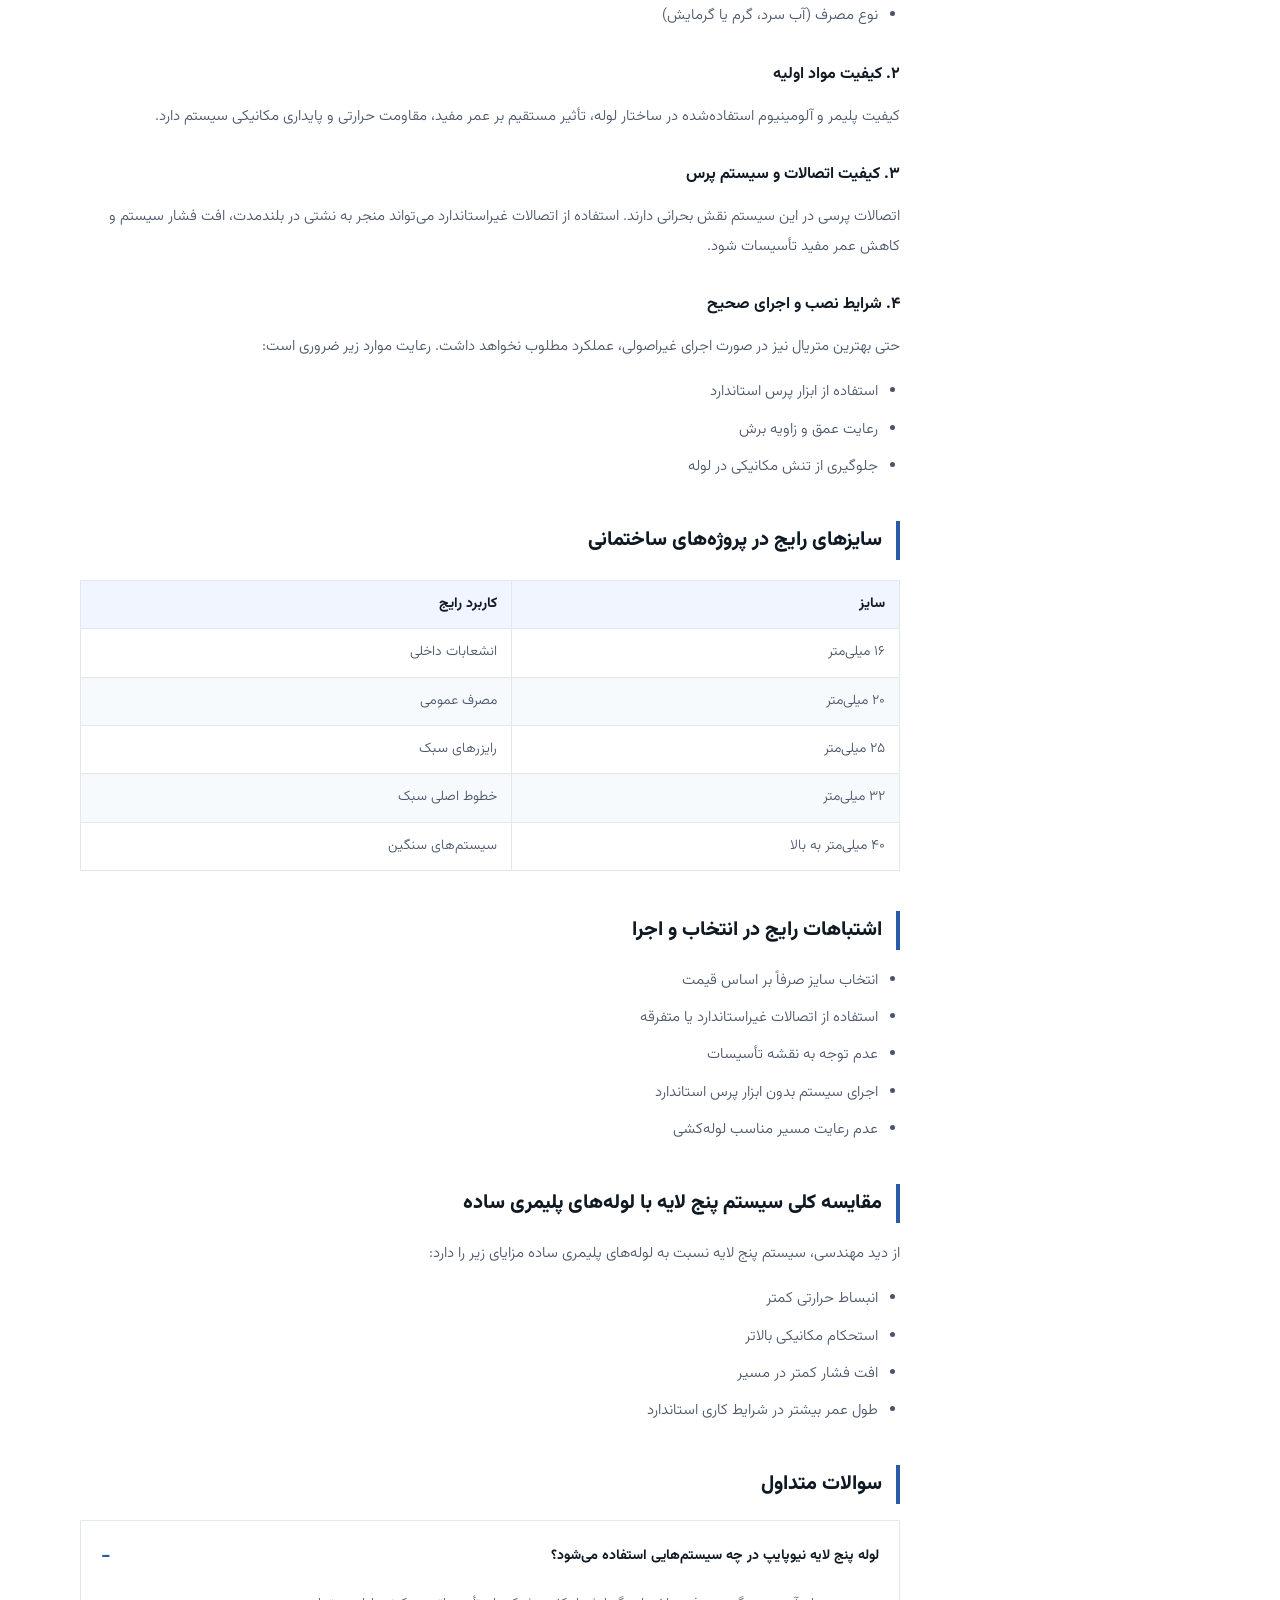
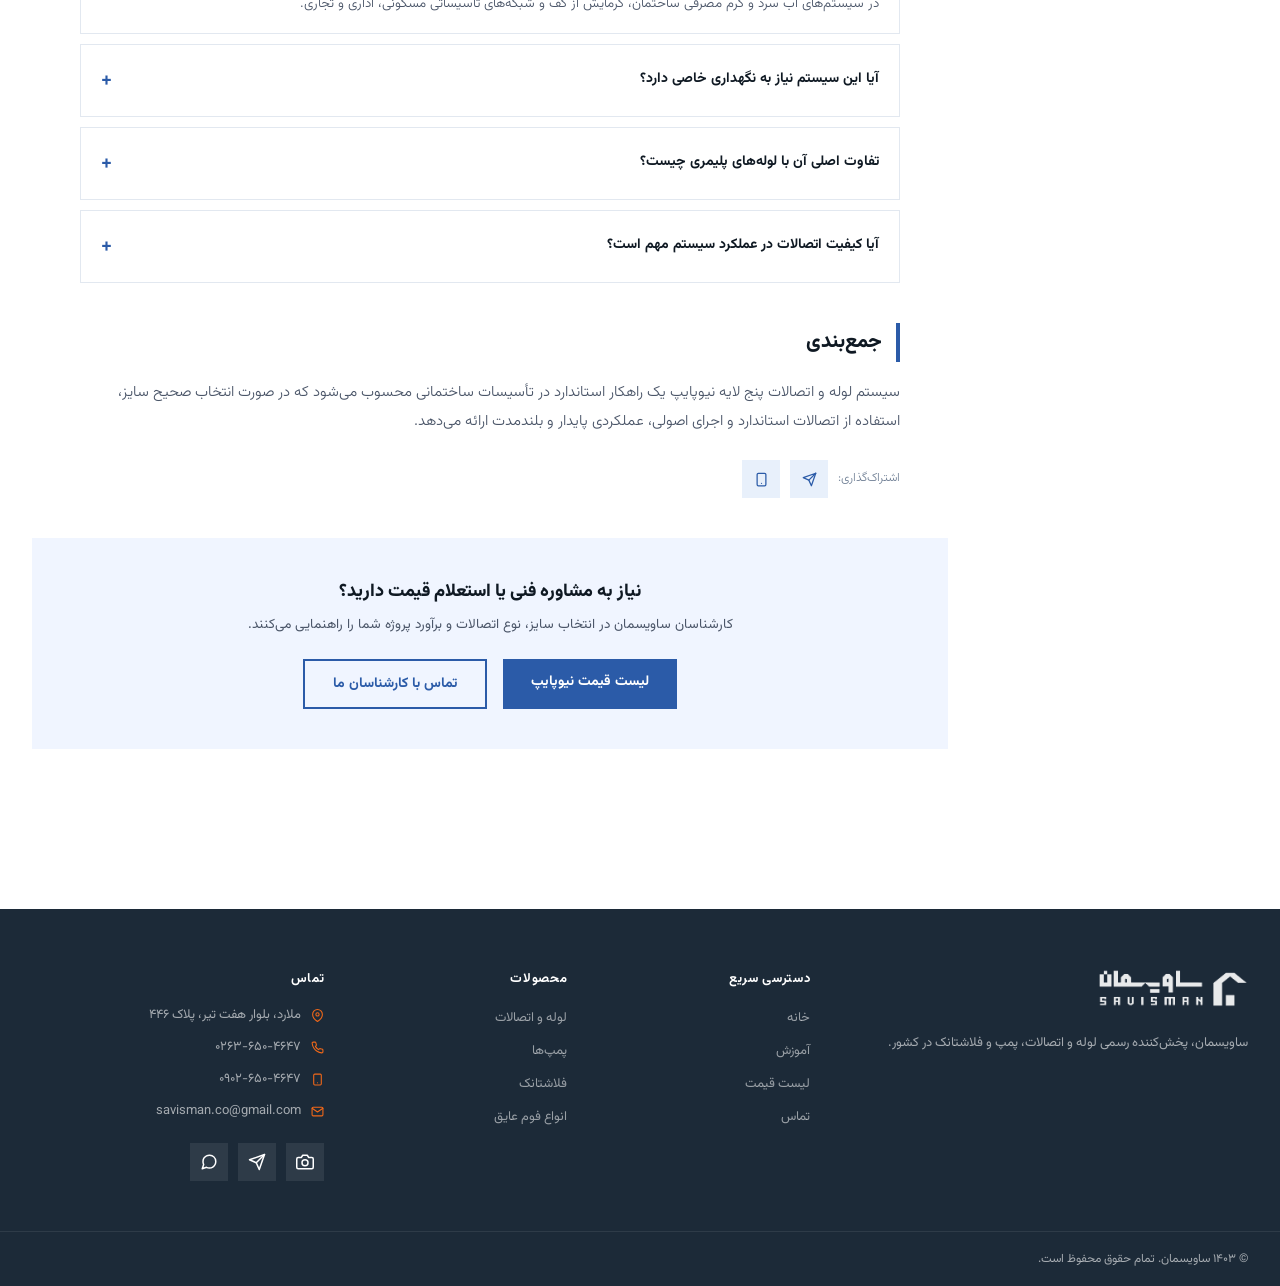
==== commit e5790d51: "Update pages and fix PVC image" ====
--- a/blog-newpipe.html
+++ b/blog-newpipe.html
@@ -410,9 +410,10 @@
     <div>
       <div class="footer-title">محصولات</div>
       <ul class="footer-links">
-        <li><a href="price.html">لوله و اتصالات</a></li>
-        <li><a href="price.html">پمپ‌ها</a></li>
-        <li><a href="price.html">فلاشتانک</a></li>
+        <li><a href="price.html#cat1">لوله و اتصالات</a></li>
+        <li><a href="price.html#cat4">پمپ‌ها</a></li>
+        <li><a href="price.html#cat5">فلاشتانک</a></li>
+        <li><a href="price.html#cat9">انواع فوم عایق</a></li>
       </ul>
     </div>
     <div>
--- a/style.css
+++ b/style.css
@@ -70,19 +70,19 @@
   padding: 0 22px !important; border-radius: 0 !important;
   border-bottom: 3px solid var(--blue-dark) !important;
 }
-.nav-cta:hover { background: var(--blue-dark) !important; }
-
-/* ========== ICONS (inline SVG line-icon system, replaces emoji) ========== */
-.icon {
-  width: 1em; height: 1em;
-  display: inline-block;
-  vertical-align: -0.125em;
-  flex-shrink: 0;
-}
-.nav-toggle {
-  display: none;
-  background: none; border: none; cursor: pointer;
-  font-size: 26px; color: var(--blue-main); padding: 8px; line-height: 1;
+.nav-cta:hover { background: var(--blue-dark) !important; }
+
+/* ========== ICONS (inline SVG line-icon system, replaces emoji) ========== */
+.icon {
+  width: 1em; height: 1em;
+  display: inline-block;
+  vertical-align: -0.125em;
+  flex-shrink: 0;
+}
+.nav-toggle {
+  display: none;
+  background: none; border: none; cursor: pointer;
+  font-size: 26px; color: var(--blue-main); padding: 8px; line-height: 1;
 }
 
 /* ========== FOOTER ========== */
@@ -401,5 +401,26 @@
   display:flex;align-items:center;justify-content:center;text-decoration:none;font-size:15px;transition:all 0.2s;
 }
 .pdf-dl-btn:hover { background:var(--blue-main);color:var(--white); }
-@media(max-width:1024px){ .brand-downloads{grid-template-columns:repeat(2,1fr);} }
+@media(max-width:1024px){ .brand-downloads{grid-template-columns:repeat(2,1fr);} }
 @media(max-width:768px){ .brand-downloads{grid-template-columns:1fr;} }
+/* Map Section */
+.map-box {
+    width: 100%;
+    overflow: hidden;
+    border-radius: 18px;
+    box-shadow: 0 10px 30px rgba(0,0,0,0.08);
+}
+
+.map-box iframe {
+    width: 100%;
+    height: 400px;
+    border: none;
+    display: block;
+}
+
+/* Mobile Map */
+@media (max-width: 768px) {
+    .map-box iframe {
+        height: 300px;
+    }
+}
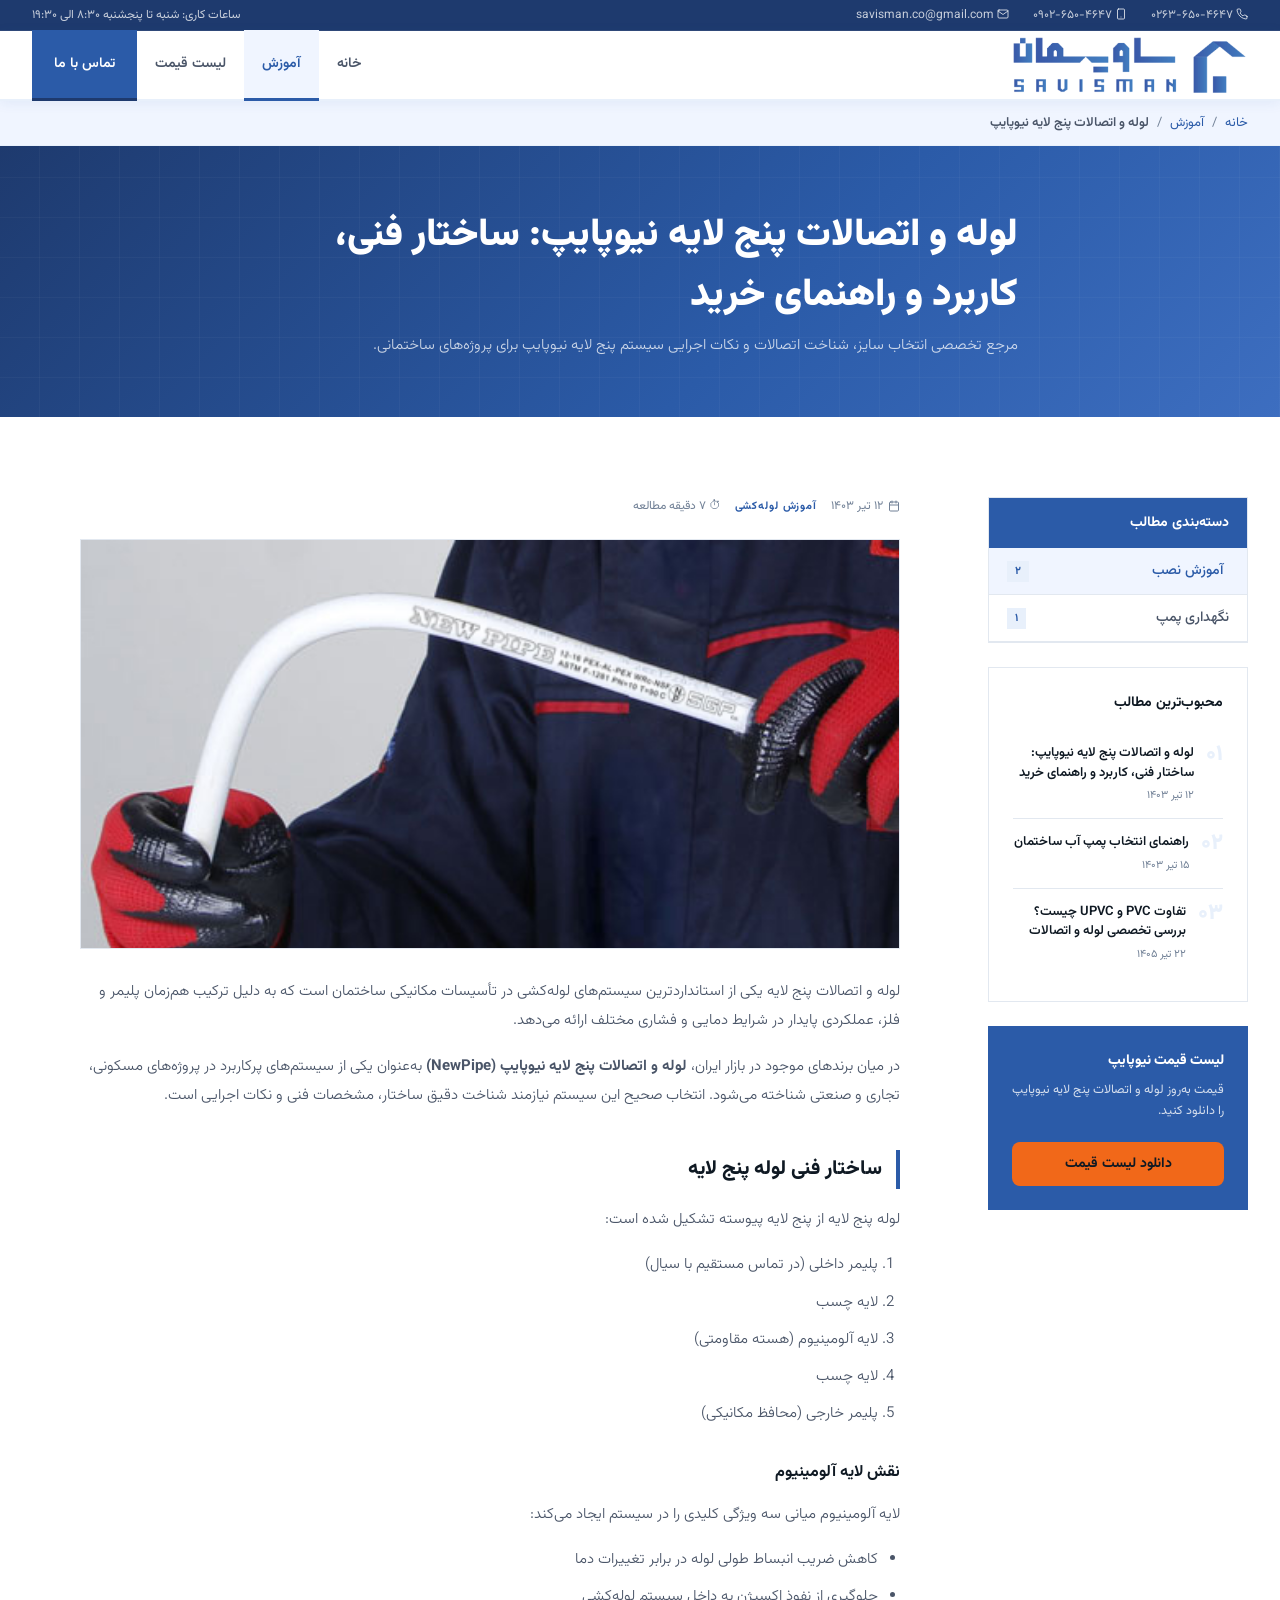
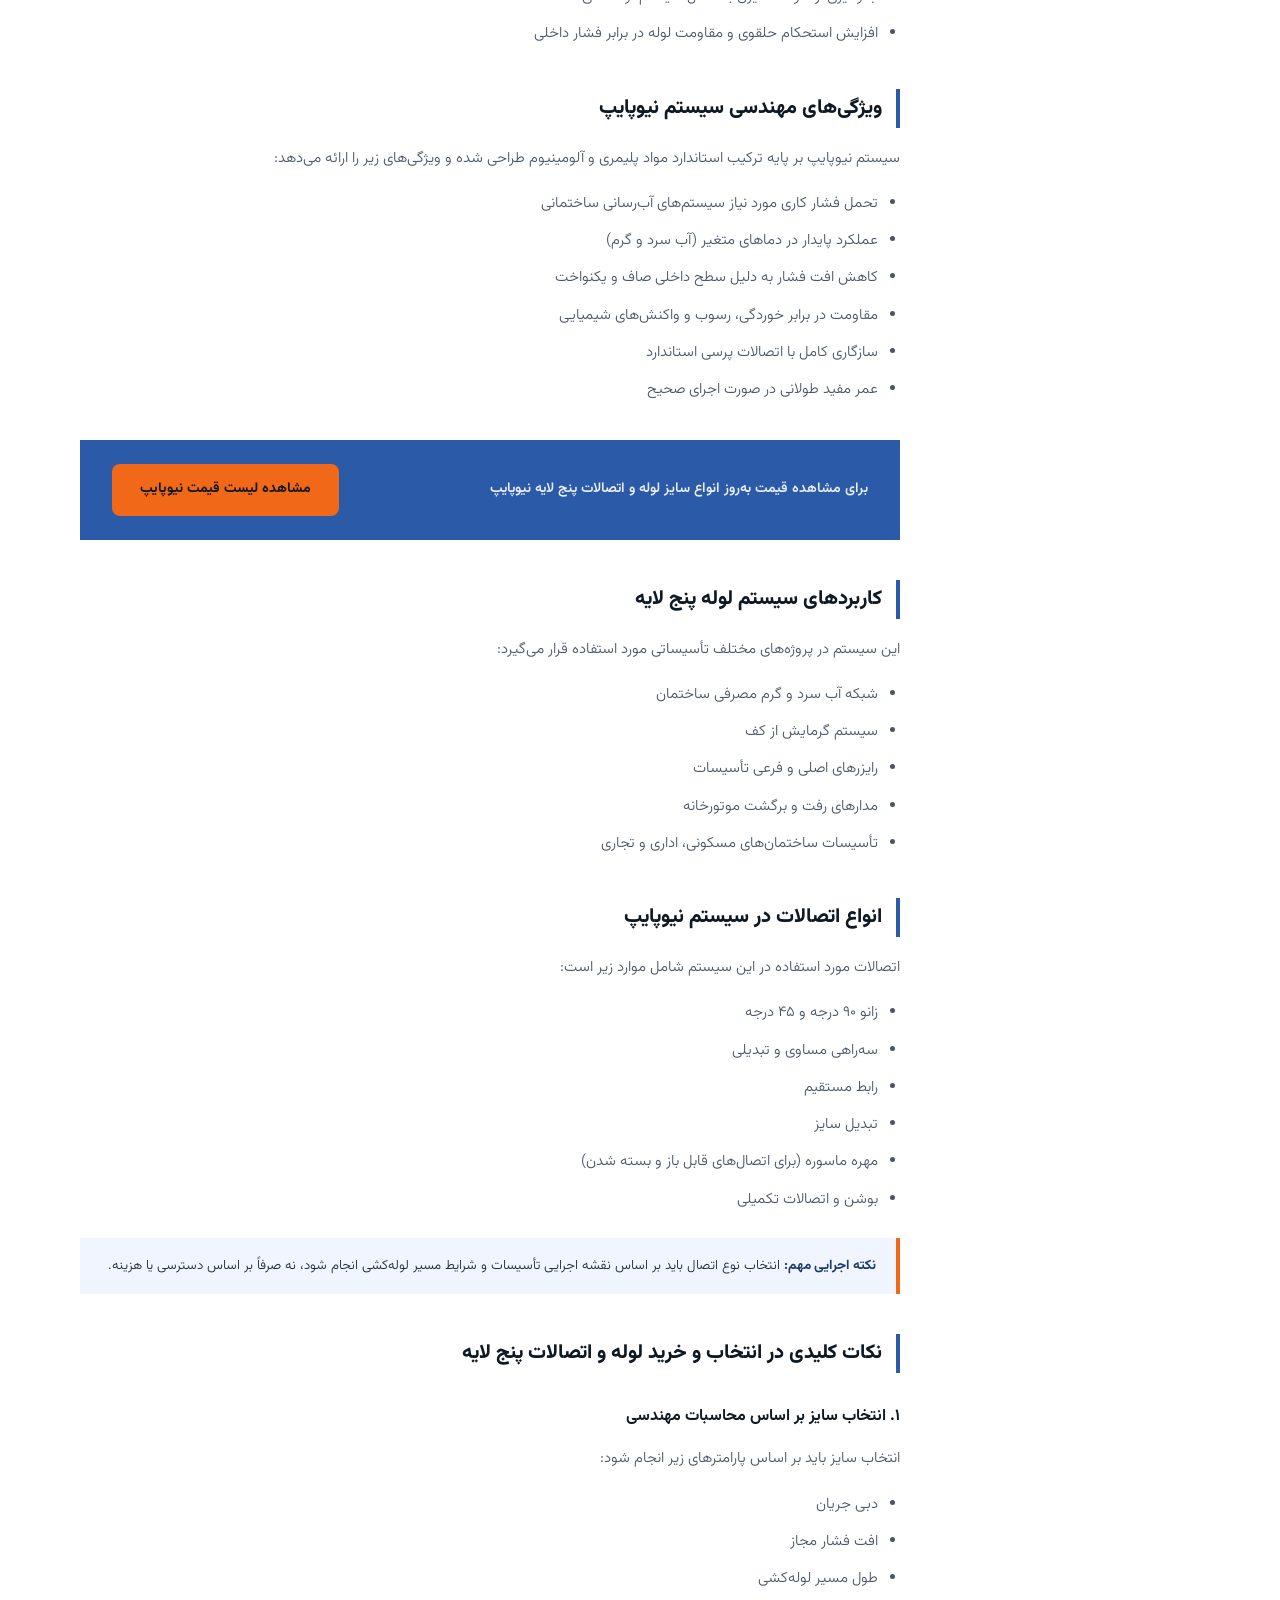
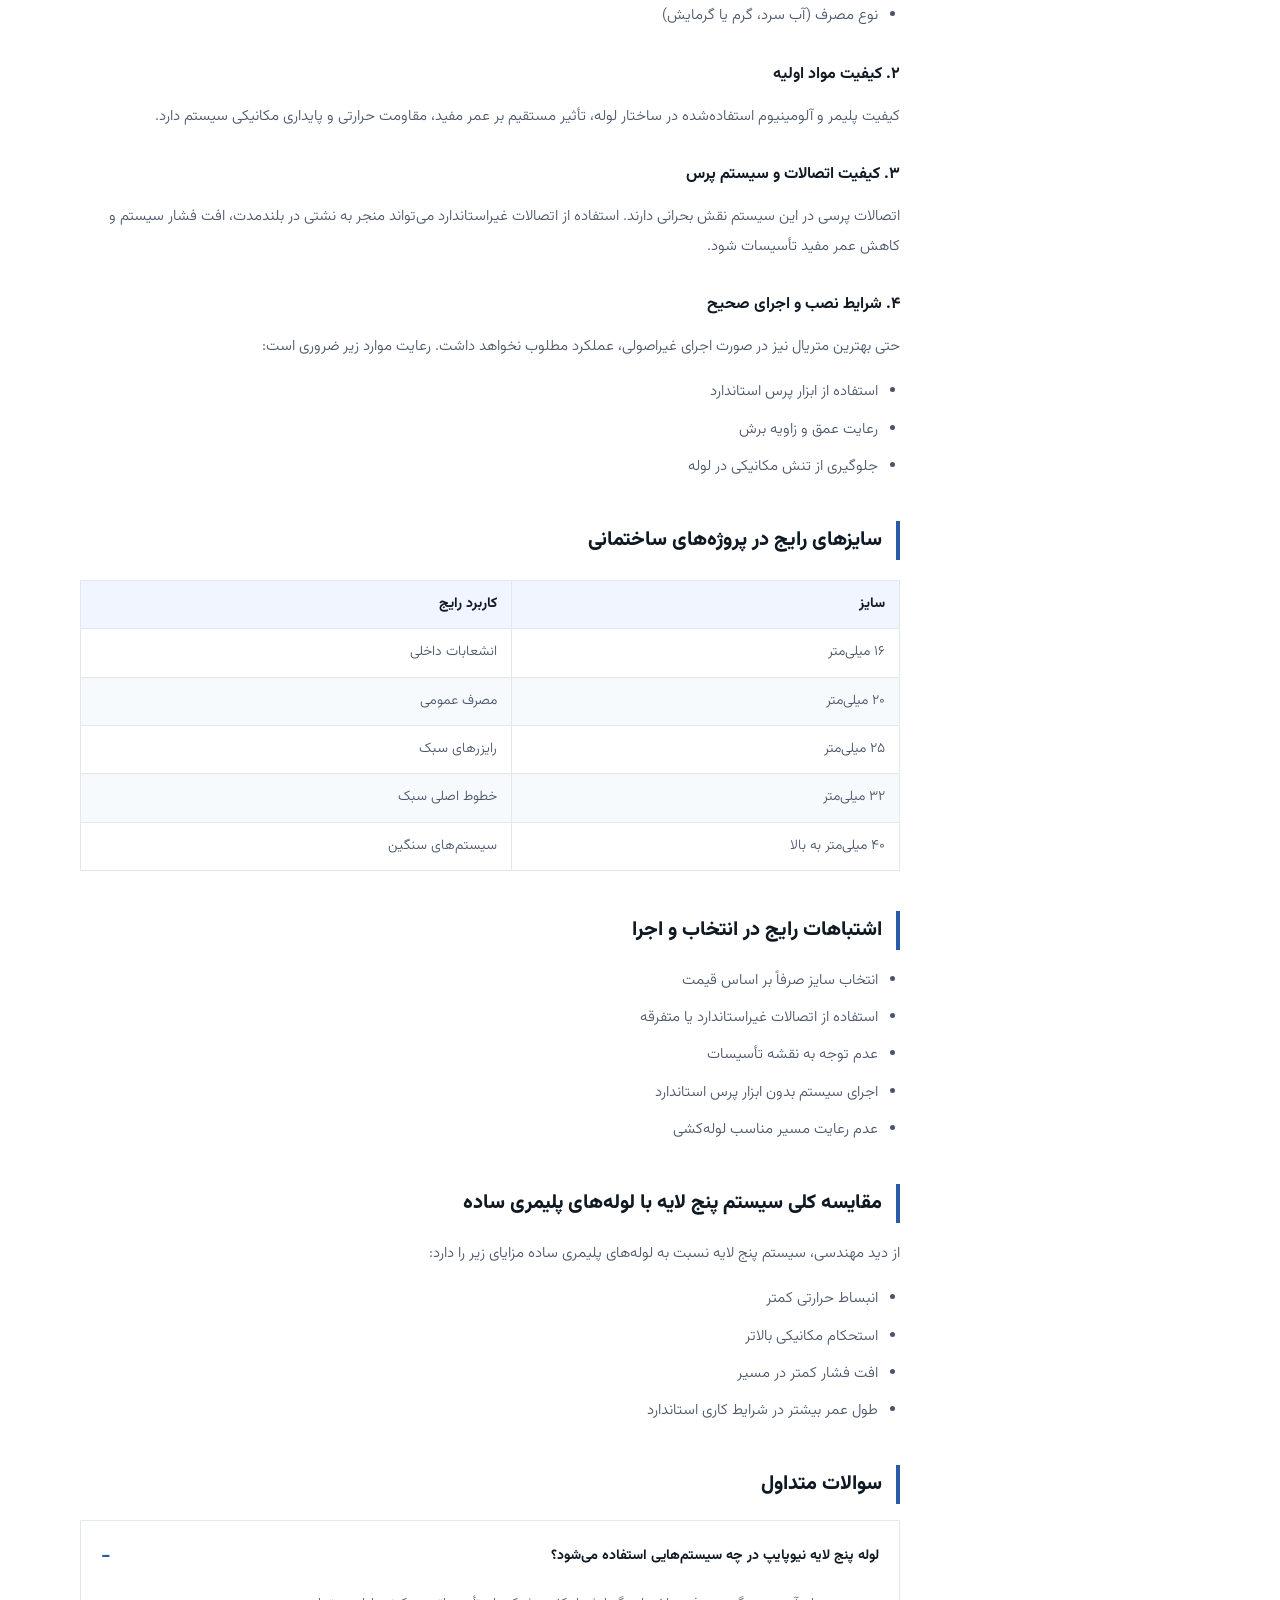
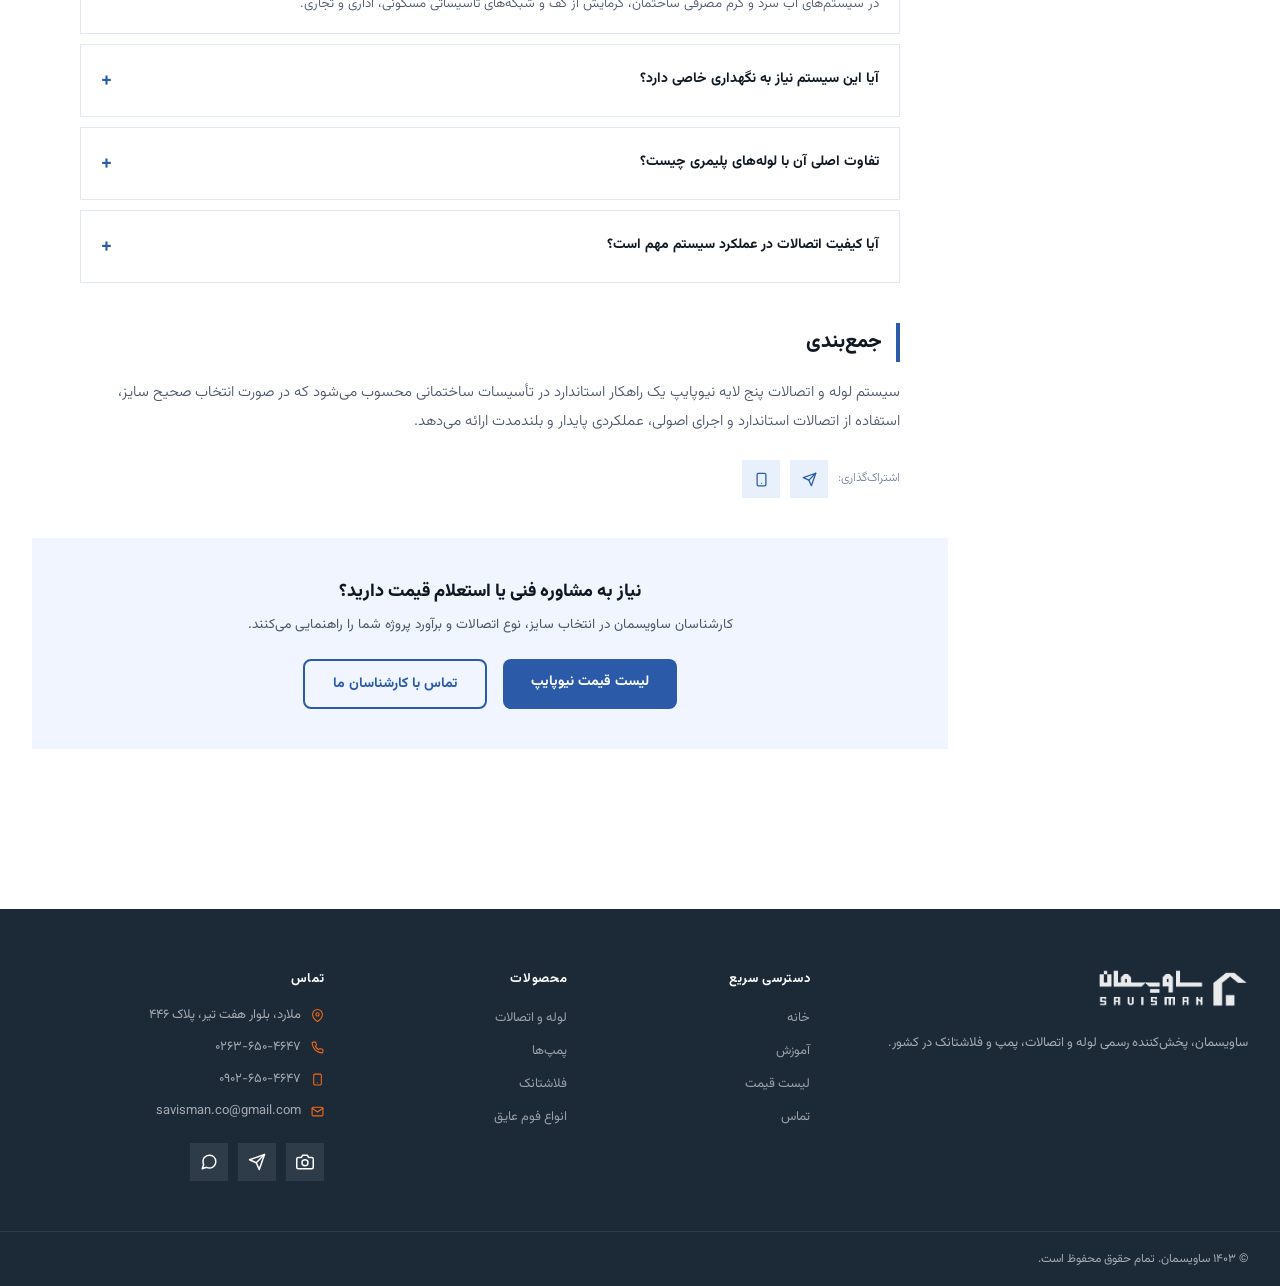
==== commit 8af8faf5: "Update blog pages and homepage" ====
--- a/blog-newpipe.html
+++ b/blog-newpipe.html
@@ -395,7 +395,7 @@
 <footer>
   <div class="footer-grid">
     <div>
-      <div class="footer-logo"><img src="1horizontal_logo.png" alt="ساویسمان"></div>
+      <div class="footer-logo"><img src="1horizontal_logo.png" alt="ساویسمان" loading="lazy"></div>
       <p class="footer-about">ساویسمان، پخش‌کننده رسمی لوله و اتصالات، پمپ و فلاشتانک در کشور.</p>
     </div>
     <div>
--- a/style.css
+++ b/style.css
@@ -23,6 +23,8 @@
   --shadow-sm: 0 1px 3px rgba(0,0,0,0.08), 0 1px 2px rgba(0,0,0,0.05);
   --shadow:    0 4px 16px rgba(43,91,168,0.12), 0 2px 6px rgba(0,0,0,0.06);
   --shadow-lg: 0 12px 40px rgba(43,91,168,0.18), 0 4px 12px rgba(0,0,0,0.08);
+  --radius:    12px;
+  --radius-sm: 8px;
 }
 
 html { scroll-behavior: smooth; }
@@ -120,7 +122,7 @@
 }
 
 /* ========== BUTTONS ========== */
-.btn { display: inline-block; padding: 12px 28px; font-size: 14px; font-weight: 700; text-decoration: none; font-family: var(--font); cursor: pointer; border: none; transition: all 0.2s; }
+.btn { display: inline-block; padding: 12px 28px; font-size: 14px; font-weight: 700; text-decoration: none; font-family: var(--font); cursor: pointer; border: none; transition: all 0.2s; border-radius: var(--radius-sm); }
 .btn-primary { background: var(--blue-main); color: var(--white); }
 .btn-primary:hover { background: var(--blue-dark); transform: translateY(-1px); box-shadow: var(--shadow); }
 .btn-accent { background: var(--accent); color: var(--dark); }
@@ -153,6 +155,7 @@
 .product-card {
   background: var(--white);
   border: 1px solid var(--border-light);
+  border-radius: var(--radius);
   transition: all 0.25s;
   position: relative;
   overflow: hidden;
@@ -170,14 +173,14 @@
 .product-card-body { padding: 1.25rem; }
 .product-card-cat { font-size: 11px; font-weight: 700; color: var(--blue-mid); letter-spacing: 0.08em; margin-bottom: 6px; }
 .product-card-name { font-size: 15px; font-weight: 700; color: var(--dark); margin-bottom: 6px; line-height: 1.3; }
-.product-card-desc { font-size: 12px; color: var(--steel); line-height: 1.6; margin-bottom: 1rem; }
+.product-card-desc { font-size: 12px; color: var(--mid); line-height: 1.6; margin-bottom: 1rem; }
 .product-card-footer { display: flex; align-items: center; justify-content: space-between; padding-top: 1rem; border-top: 1px solid var(--border-light); }
 .product-price { font-size: 13px; font-weight: 700; color: var(--blue-dark); }
-.btn-sm { padding: 7px 16px; font-size: 12px; font-weight: 700; text-decoration: none; font-family: var(--font); background: var(--blue-main); color: var(--white); border: none; cursor: pointer; transition: background 0.2s; }
+.btn-sm { padding: 7px 16px; font-size: 12px; font-weight: 700; text-decoration: none; font-family: var(--font); background: var(--blue-main); color: var(--white); border: none; cursor: pointer; transition: background 0.2s; border-radius: var(--radius-sm); }
 .btn-sm:hover { background: var(--blue-dark); }
 
 /* ========== BLOG CARD ========== */
-.blog-card { background: var(--white); border: 1px solid var(--border-light); transition: all 0.25s; overflow: hidden; }
+.blog-card { background: var(--white); border: 1px solid var(--border-light); border-radius: var(--radius); transition: all 0.25s; overflow: hidden; }
 .blog-card:hover { box-shadow: var(--shadow); transform: translateY(-2px); }
 .blog-card-img { width: 100%; aspect-ratio: 16/9; background: var(--blue-ultra); display: flex; align-items: center; justify-content: center; overflow: hidden; }
 .blog-card-img img { width: 100%; height: 100%; object-fit: cover; }
@@ -264,7 +267,7 @@
 .sidebar-nav li a .count { margin-right: auto; background: var(--blue-pale); color: var(--blue-main); font-size: 11px; padding: 2px 8px; font-weight: 700; }
 
 /* ========== STATS STRIP ========== */
-.stats-strip { background: var(--blue-main); padding: 40px 0; }
+.stats-strip { background: var(--blue-main); padding: 48px 0; }
 .stats-grid { display: grid; grid-template-columns: repeat(2,1fr); }
 .stat-item { text-align: center; padding: 1rem; border-left: 1px solid rgba(255,255,255,0.15); }
 .stat-item:last-child { border-left: none; }
@@ -296,7 +299,7 @@
 
 .cat-card {
   background: var(--white);
-  border-radius: 18px;
+  border-radius: var(--radius);
   padding: 28px 22px;
   text-decoration: none;
   color: inherit;
@@ -374,7 +377,7 @@
 .brand-downloads { display:grid;grid-template-columns:repeat(3,1fr);gap:1rem; }
 .pdf-row {
   display:flex;flex-direction:column;background:var(--white);
-  border:1px solid var(--border-light);transition:all 0.2s;overflow:hidden;
+  border:1px solid var(--border-light);border-radius:var(--radius);transition:all 0.2s;overflow:hidden;
 }
 .pdf-row:hover { border-color:var(--blue-light);box-shadow:var(--shadow);transform:translateY(-2px); }
 .pdf-photo { width:100%;aspect-ratio:16/10;background:var(--blue-ultra);overflow:hidden; }
@@ -395,7 +398,7 @@
 .pdf-logo img { max-width:100%;max-height:100%;object-fit:contain; }
 .pdf-info { flex:1;min-width:0; }
 .pdf-name { font-size:13px;font-weight:700;color:var(--dark);margin-bottom:2px;white-space:nowrap;overflow:hidden;text-overflow:ellipsis; }
-.pdf-meta { font-size:11px;color:var(--steel); }
+.pdf-meta { font-size:11px;color:var(--mid); }
 .pdf-dl-btn {
   width:36px;height:36px;flex-shrink:0;background:var(--blue-ultra);color:var(--blue-main);
   display:flex;align-items:center;justify-content:center;text-decoration:none;font-size:15px;transition:all 0.2s;
